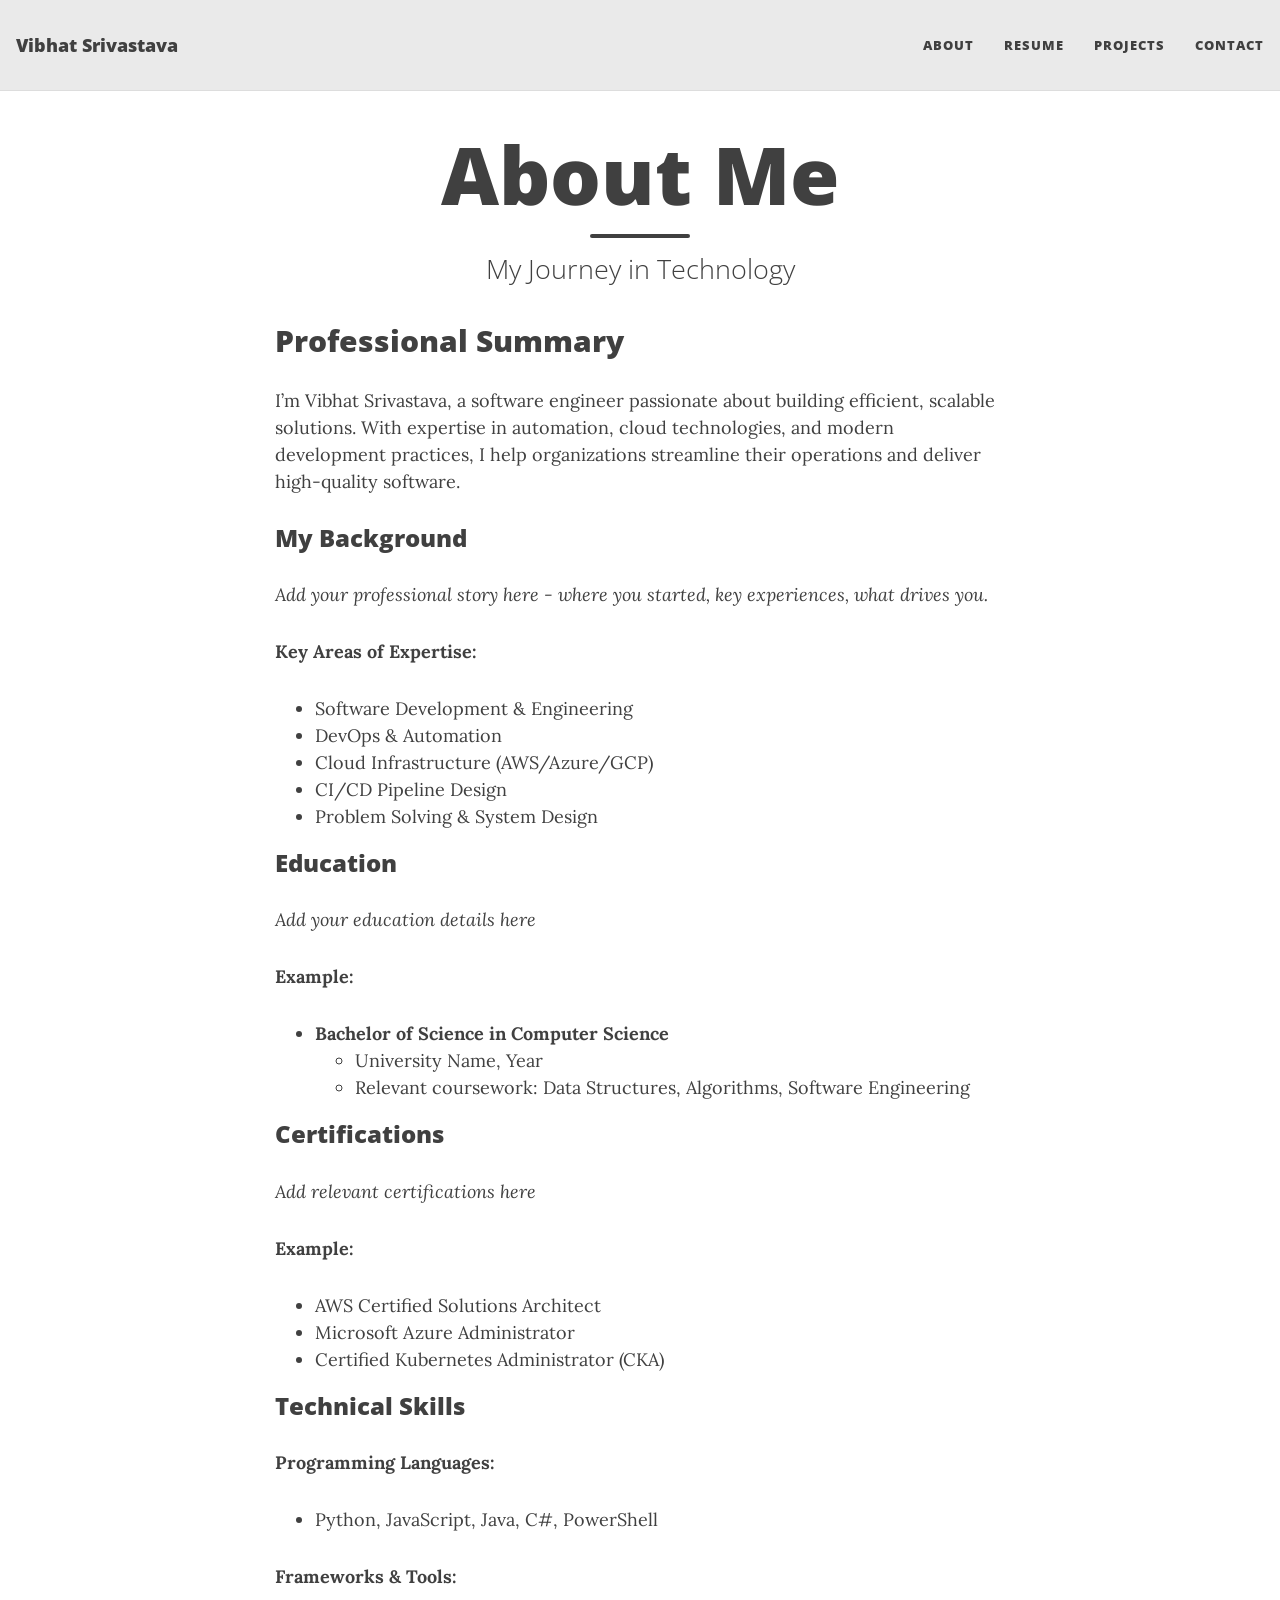
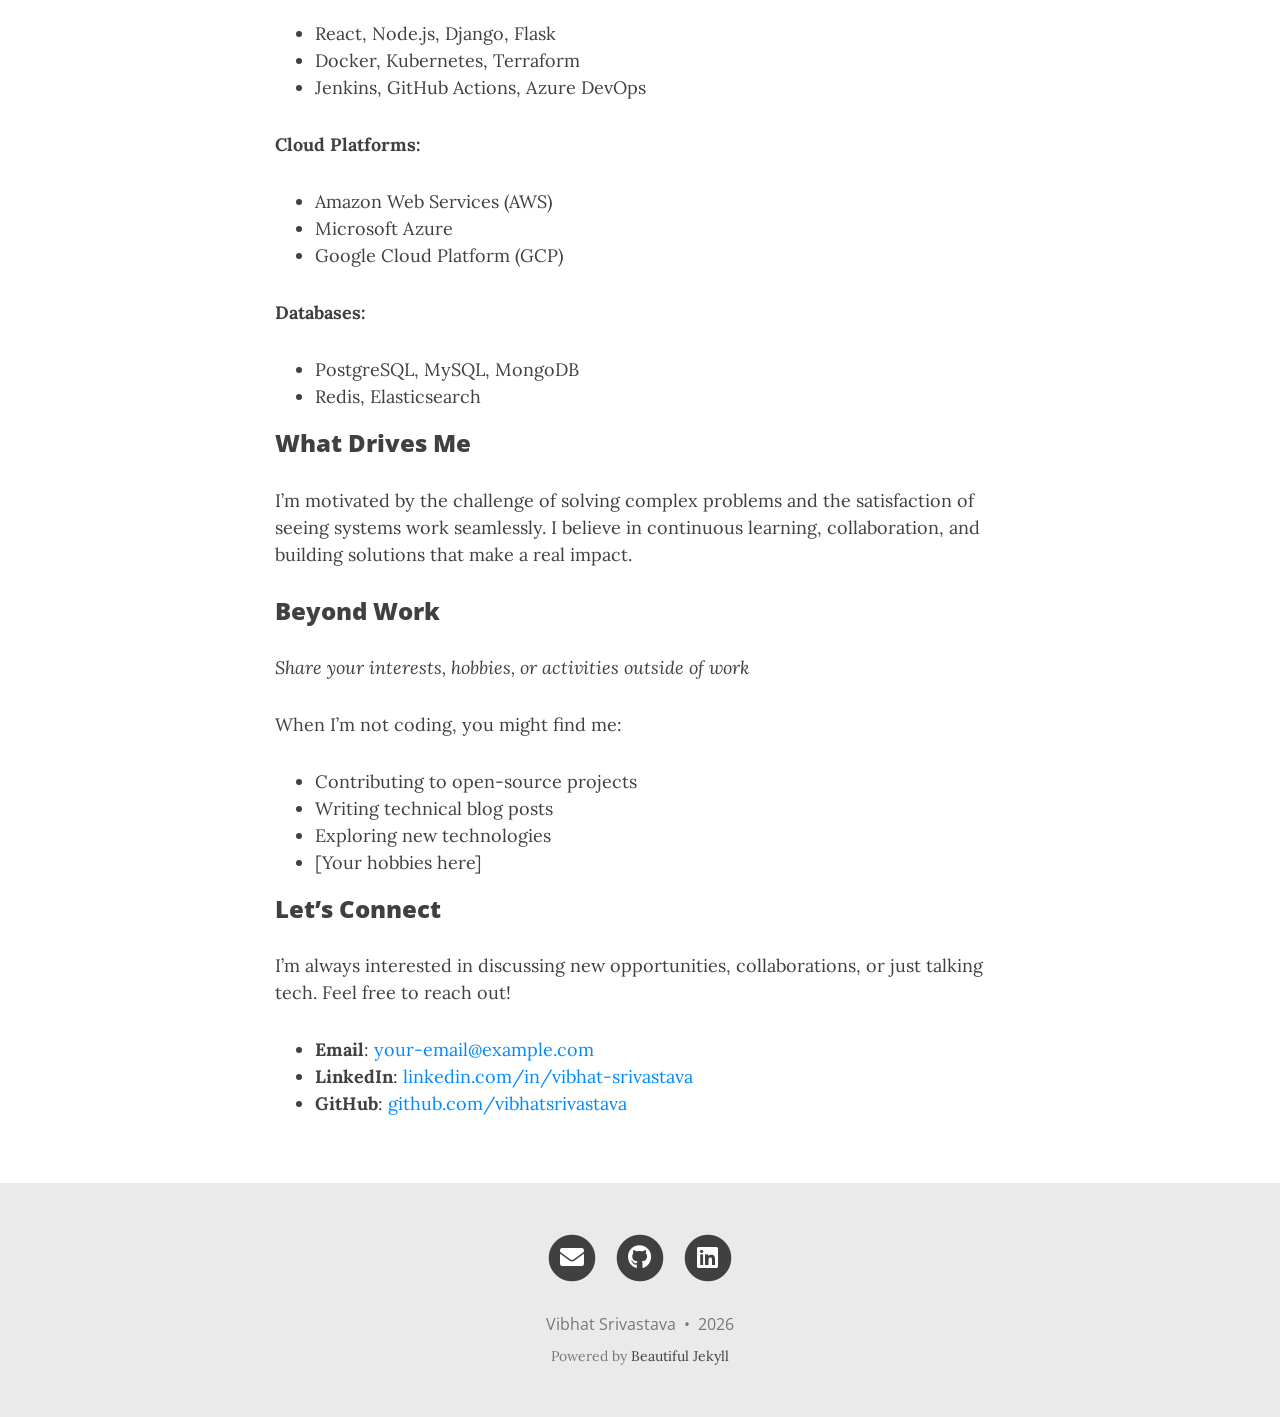
==== about/index.html @ f40b80e8 "Deploy from Profile_Builder vibhatsrivastava/Profile_Builder@65c40699f77dfc4fd9134f601253eb0b5673ef9" ====
<!DOCTYPE html>
<html lang="en">
<!-- Beautiful Jekyll 6.0.1 | Copyright Dean Attali 2023 -->
<head>
  <meta charset="utf-8">
  <meta name="viewport" content="width=device-width, initial-scale=1, shrink-to-fit=no">

  

  

  <title>About Me</title>

  
  <meta name="author" content="Vibhat Srivastava">
  

  <meta name="description" content="My Journey in Technology">

  

  

  

  

  

  

  


  
    
      
  <link href="https://stackpath.bootstrapcdn.com/bootstrap/4.4.1/css/bootstrap.min.css" rel="stylesheet" integrity="sha384-Vkoo8x4CGsO3+Hhxv8T/Q5PaXtkKtu6ug5TOeNV6gBiFeWPGFN9MuhOf23Q9Ifjh" crossorigin="anonymous">


    
      
  <link rel="stylesheet" href="https://cdnjs.cloudflare.com/ajax/libs/font-awesome/5.12.1/css/all.min.css">


    
      
  <link rel="stylesheet" href="https://fonts.googleapis.com/css?family=Lora:400,700,400italic,700italic">


    
      
  <link rel="stylesheet" href="https://fonts.googleapis.com/css?family=Open+Sans:300italic,400italic,600italic,700italic,800italic,400,300,600,700,800">


    
  

  
    
      <link rel="stylesheet" href="/assets/css/bootstrap-social.css">
    
      <link rel="stylesheet" href="/assets/css/beautifuljekyll.css">
    
  

  

  
  
  

  

  
  <meta property="og:site_name" content="Vibhat Srivastava">
  <meta property="og:title" content="About Me">
  <meta property="og:description" content="My Journey in Technology">

  

  
  <meta property="og:type" content="website">
  <meta property="og:url" content="https://serverautomation.in/about/">
  <link rel="canonical" href="https://serverautomation.in/about/">
  

  
  <meta name="twitter:card" content="summary">
  
  <meta name="twitter:site" content="@">
  <meta name="twitter:creator" content="@">

  <meta property="twitter:title" content="About Me">
  <meta property="twitter:description" content="My Journey in Technology">

  

  


  

  

</head>


<body>

  


  <nav class="navbar navbar-expand-xl navbar-light fixed-top navbar-custom top-nav-regular"><a class="navbar-brand" href="https://serverautomation.in/">Vibhat Srivastava</a><button class="navbar-toggler" type="button" data-toggle="collapse" data-target="#main-navbar" aria-controls="main-navbar" aria-expanded="false" aria-label="Toggle navigation">
    <span class="navbar-toggler-icon"></span>
  </button>

  <div class="collapse navbar-collapse" id="main-navbar">
    <ul class="navbar-nav ml-auto">
          <li class="nav-item">
            <a class="nav-link" href="/about">About</a>
          </li>
          <li class="nav-item">
            <a class="nav-link" href="/resume">Resume</a>
          </li>
          <li class="nav-item">
            <a class="nav-link" href="/projects">Projects</a>
          </li>
          <li class="nav-item">
            <a class="nav-link" href="/contact">Contact</a>
          </li></ul>
  </div>

  

  

</nav>





  <!-- TODO this file has become a mess, refactor it -->







<header class="header-section ">

<div class="intro-header no-img">
  <div class="container-md">
    <div class="row">
      <div class="col-xl-8 offset-xl-2 col-lg-10 offset-lg-1">
        <div class="page-heading">
          <h1>About Me</h1>
          
            
              <hr class="small">
              <span class="page-subheading">My Journey in Technology</span>
            
          

          
        </div>
      </div>
    </div>
  </div>
</div>
</header>





<div class=" container-md " role="main">
  <div class="row">
    <div class=" col-xl-8 offset-xl-2 col-lg-10 offset-lg-1 ">
      

      <h2 id="professional-summary">Professional Summary</h2>

<p>I’m Vibhat Srivastava, a software engineer passionate about building efficient, scalable solutions. With expertise in automation, cloud technologies, and modern development practices, I help organizations streamline their operations and deliver high-quality software.</p>

<h3 id="my-background">My Background</h3>

<p><em>Add your professional story here - where you started, key experiences, what drives you.</em></p>

<p><strong>Key Areas of Expertise:</strong></p>
<ul>
  <li>Software Development &amp; Engineering</li>
  <li>DevOps &amp; Automation</li>
  <li>Cloud Infrastructure (AWS/Azure/GCP)</li>
  <li>CI/CD Pipeline Design</li>
  <li>Problem Solving &amp; System Design</li>
</ul>

<h3 id="education">Education</h3>

<p><em>Add your education details here</em></p>

<p><strong>Example:</strong></p>
<ul>
  <li><strong>Bachelor of Science in Computer Science</strong>
    <ul>
      <li>University Name, Year</li>
      <li>Relevant coursework: Data Structures, Algorithms, Software Engineering</li>
    </ul>
  </li>
</ul>

<h3 id="certifications">Certifications</h3>

<p><em>Add relevant certifications here</em></p>

<p><strong>Example:</strong></p>
<ul>
  <li>AWS Certified Solutions Architect</li>
  <li>Microsoft Azure Administrator</li>
  <li>Certified Kubernetes Administrator (CKA)</li>
</ul>

<h3 id="technical-skills">Technical Skills</h3>

<p><strong>Programming Languages:</strong></p>
<ul>
  <li>Python, JavaScript, Java, C#, PowerShell</li>
</ul>

<p><strong>Frameworks &amp; Tools:</strong></p>
<ul>
  <li>React, Node.js, Django, Flask</li>
  <li>Docker, Kubernetes, Terraform</li>
  <li>Jenkins, GitHub Actions, Azure DevOps</li>
</ul>

<p><strong>Cloud Platforms:</strong></p>
<ul>
  <li>Amazon Web Services (AWS)</li>
  <li>Microsoft Azure</li>
  <li>Google Cloud Platform (GCP)</li>
</ul>

<p><strong>Databases:</strong></p>
<ul>
  <li>PostgreSQL, MySQL, MongoDB</li>
  <li>Redis, Elasticsearch</li>
</ul>

<h3 id="what-drives-me">What Drives Me</h3>

<p>I’m motivated by the challenge of solving complex problems and the satisfaction of seeing systems work seamlessly. I believe in continuous learning, collaboration, and building solutions that make a real impact.</p>

<h3 id="beyond-work">Beyond Work</h3>

<p><em>Share your interests, hobbies, or activities outside of work</em></p>

<p>When I’m not coding, you might find me:</p>
<ul>
  <li>Contributing to open-source projects</li>
  <li>Writing technical blog posts</li>
  <li>Exploring new technologies</li>
  <li>[Your hobbies here]</li>
</ul>

<h3 id="lets-connect">Let’s Connect</h3>

<p>I’m always interested in discussing new opportunities, collaborations, or just talking tech. Feel free to reach out!</p>

<ul>
  <li><strong>Email</strong>: <a href="mailto:your-email@example.com">your-email@example.com</a></li>
  <li><strong>LinkedIn</strong>: <a href="https://linkedin.com/in/vibhat-srivastava">linkedin.com/in/vibhat-srivastava</a></li>
  <li><strong>GitHub</strong>: <a href="https://github.com/vibhatsrivastava">github.com/vibhatsrivastava</a></li>
</ul>


      

      

    </div>
  </div>
</div>


  <footer>
  <div class="container-md beautiful-jekyll-footer">
    <div class="row">
      <div class="col-xl-8 offset-xl-2 col-lg-10 offset-lg-1">
      <ul class="list-inline text-center footer-links"><li class="list-inline-item">
    <a href="mailto:your-email@example.com" title="Email me">
      <span class="fa-stack fa-lg" aria-hidden="true">
        <i class="fas fa-circle fa-stack-2x"></i>
        <i class="fas fa-envelope fa-stack-1x fa-inverse"></i>
      </span>
      <span class="sr-only">Email me</span>
   </a>
  </li><li class="list-inline-item">
    <a href="https://github.com/vibhatsrivastava" title="GitHub">
      <span class="fa-stack fa-lg" aria-hidden="true">
        <i class="fas fa-circle fa-stack-2x"></i>
        <i class="fab fa-github fa-stack-1x fa-inverse"></i>
      </span>
      <span class="sr-only">GitHub</span>
   </a>
  </li><li class="list-inline-item">
    <a href="https://linkedin.com/in/vibhat-srivastava" title="LinkedIn">
      <span class="fa-stack fa-lg" aria-hidden="true">
        <i class="fas fa-circle fa-stack-2x"></i>
        <i class="fab fa-linkedin fa-stack-1x fa-inverse"></i>
      </span>
      <span class="sr-only">LinkedIn</span>
   </a>
  </li></ul>

      
      <p class="copyright text-muted">
      
        Vibhat Srivastava
        &nbsp;&bull;&nbsp;
      
      2026

      

      

      

      </p>
      <p class="theme-by text-muted">
        Powered by
        <a href="https://beautifuljekyll.com">Beautiful Jekyll</a>
      </p>
      </div>
    </div>
  </div>
</footer>


  
  
    
  <script src="https://code.jquery.com/jquery-3.5.1.slim.min.js" integrity="sha256-4+XzXVhsDmqanXGHaHvgh1gMQKX40OUvDEBTu8JcmNs=" crossorigin="anonymous"></script>


  
    
  <script src="https://cdn.jsdelivr.net/npm/popper.js@1.16.0/dist/umd/popper.min.js" integrity="sha384-Q6E9RHvbIyZFJoft+2mJbHaEWldlvI9IOYy5n3zV9zzTtmI3UksdQRVvoxMfooAo" crossorigin="anonymous"></script>


  
    
  <script src="https://stackpath.bootstrapcdn.com/bootstrap/4.4.1/js/bootstrap.min.js" integrity="sha384-wfSDF2E50Y2D1uUdj0O3uMBJnjuUD4Ih7YwaYd1iqfktj0Uod8GCExl3Og8ifwB6" crossorigin="anonymous"></script>


  



  
    <!-- doing something a bit funky here because I want to be careful not to include JQuery twice! -->
    
      <script src="/assets/js/beautifuljekyll.js"></script>
    
  









</body>
</html>
---- assets/css/beautifuljekyll.css ----
@import url("pygment_highlights.css");

/* --- General --- */

html {
  font-size: 100%
}

body {
  font-family: 'Lora', 'Times New Roman', serif;
  font-size: 1.125rem;
  color: #404040;
  position: relative;
  background-color: #FFFFFF;
  
  overflow-wrap: break-word;
}
p {
  line-height: 1.5;
  margin: 1.875rem 0;
}
h1,h2,h3,h4,h5,h6 {
  font-family: 'Open Sans', 'Helvetica Neue', Helvetica, Arial, sans-serif;
  font-weight: 800;
  line-height: 1.1;
}
h1 {
  font-size: 2.25rem;
}
h2 {
  font-size: 1.875rem;
}
h3 {
  font-size: 1.5rem;
}
h4 {
  font-size: 1.125rem;
}
h1, h2, h3, h4 {
  margin-top: 1.25rem;
}
a {
  color: #008AFF;
}
a:hover,
a:focus {
  color: #0085A1;
}
blockquote {
  color: #808080;
  font-style: italic;
}
blockquote p:first-child {
  margin-top: 0;
}
hr.small {
  max-width: 6.25rem;
  margin: 1rem auto;
  border-width: 0.25rem;
  border-color: inherit;
  border-radius: 0.1875rem;
}

/* fix in-page anchors to not be behind fixed header */
:target:before {
  content: "";
  display: block;
  height: 3.125rem; /* navbar height */
  margin: -3.125rem 0 0;
}

.hideme {
  display: none;
}

::-moz-selection {
  color: #fff;
  text-shadow: none;
  background-color: #0085A1;
}
::selection {
  color: #fff;
  text-shadow: none;
  background-color: #0085A1;
}
img::selection {
  color: #fff;
  background: transparent;
}
img::-moz-selection {
  color: #fff;
  background: transparent;
}

img {
  max-width: 100%;
}

.linked-section {
  padding-top: 3.75rem;
  margin-top: -1.5625rem;
}

/* Comments */

.disqus-comments {
  margin-top: 1.875rem;
}

@media (min-width: 768px) {
  .disqus-comments {
    margin-top: 2.5rem;
  }
}

/* --- Navbar --- */

.navbar-custom {
  background-color: #EAEAEA;
  border-bottom: 1px solid #DDDDDD;
  font-family: 'Open Sans', 'Helvetica Neue', Helvetica, Arial, sans-serif;
  
  -webkit-transition: padding .5s ease-in-out;
  -moz-transition: padding .5s ease-in-out;
  transition: padding .5s ease-in-out;
}

.navbar-custom,
.navbar-custom.top-nav-short,
.navbar-custom.top-nav-short-permanent {
  padding-top: 0;
  padding-bottom: 0;
}

.navbar-custom .navbar-brand {
  line-height: 1.5;
  padding-top: 0.625rem;
  padding-bottom: 0.625rem;
  font-size: 1.125rem;
}

.navbar-custom .navbar-brand-logo {
  -webkit-transition: padding .5s ease-in-out;
  -moz-transition: padding .5s ease-in-out;
  transition: padding .5s ease-in-out;
}

.navbar-custom .navbar-brand-logo,
.navbar-custom.top-nav-short .navbar-brand-logo,
.navbar-custom.top-nav-short-permanent .navbar-brand-logo {
  padding-top: 0.3125rem;
  padding-bottom: 0.3125rem;
}

.navbar-custom .navbar-brand-logo img {
  -webkit-transition: height .5s ease-in-out;
  -moz-transition: height .5s ease-in-out;
  transition: height .5s ease-in-out;
}

.navbar-custom .navbar-brand-logo img,
.navbar-custom.top-nav-short .navbar-brand-logo img,
.navbar-custom.top-nav-short-permanent .navbar-brand-logo img {
  height: 2.5rem;
}

.navbar-custom .navbar-nav .nav-item {
  text-transform: uppercase;
  font-size: 0.8125rem;
  letter-spacing: 0.0625rem;
}

.navbar-custom .navbar-nav .nav-link {
  padding-top: 0;
  padding-bottom: 0;
  line-height: 1.25rem;
  padding-top: 0.9375rem;
  padding-bottom: 0.9375rem;
}

.navbar-custom .navbar-brand,
.navbar-custom .navbar-nav .nav-link {
  font-weight: 800;
  color: #404040;
}

.navbar-toggler {
  font-size: 1rem;
  margin: 0.5rem 0;
}
.navbar-custom .navbar-toggler:focus,
.navbar-custom .navbar-toggler:hover {
  background-color: initial;
}

.navbar-custom .navbar-toggler[aria-expanded="true"] {
  background-color: rgba(0, 0, 0, 0.2);
}

.dropdown-toggle::after {
  border-width: 0.4em;
}

@media (min-width: 1200px) {
  .navbar-custom {
    padding-top: 1.25rem;
    padding-bottom: 1.25rem;
  }

  .navbar-custom .navbar-brand-logo {
    padding-top: 0;
    padding-bottom: 0;
  }

  .navbar-custom .navbar-brand-logo img {
    height: 3.125rem;
  }

  .navbar-expand-xl .navbar-nav .nav-link {
    padding-left: 0.9375rem;
    padding-right: 0.9375rem;
  }

  .navbar-expand-xl .navbar-nav .nav-item:not(.dropdown):last-child .nav-link {
    padding-right: 0;
  }
}

@media (min-width: 1200px) {
  .navbar-custom .nav-item.dropdown:hover {
    background: rgba(0, 0, 0, 0.1);
  }
}

.navbar-custom .nav-item.dropdown.show {
  background: rgba(0, 0, 0, 0.2);
}

.navbar-custom .nav-item.dropdown .dropdown-menu {
  margin-top: 0;
  font-size: 1em;
  border: 0;
  padding: 0;
  
  min-width: 0;
  width: 100%;
  word-break: break-word;
  
}

.navbar-custom .nav-item.dropdown .dropdown-menu .dropdown-item {
  padding: 0.625rem;
  background-color: #EAEAEA;
  text-decoration: none !important;
  font-weight: normal;
  color: #404040;
  
  white-space: normal;
  
}

@media (min-width: 1200px) {
  .navbar-custom .nav-item.dropdown .dropdown-menu {
    text-align: center;
  }

  .navbar-custom .nav-item.dropdown .dropdown-menu .dropdown-item {
    padding-left: 0.625rem;
    border: 1px solid #DDDDDD;
    border-width: 0 1px 1px;
  }

  .navbar-custom .nav-item.dropdown .dropdown-menu .dropdown-item:first-child {
    border-top-width: 1px;
  }
}

@media (max-width: 1199px) {
  .navbar-custom .navbar-collapse {
    border-top: 1px solid #DDDDDD;
    margin: 0 -1rem;
  }

  .navbar-custom .navbar-nav {
    padding: 0.5rem 0;
  }

  .navbar-custom .navbar-nav .nav-link {
    padding: 0.675rem 0 0.675rem 1rem;
  }

  .navbar-custom .nav-item.dropdown.show {
    background: rgba(0, 0, 0, 0.2);
  }

  .navbar-custom .nav-item.dropdown .dropdown-menu .dropdown-item {
    padding-left: 2rem;
  }
}
.navbar-custom .navbar-brand:hover,
.navbar-custom .navbar-brand:focus ,
.navbar-custom .navbar-nav .nav-link:hover,
.navbar-custom .navbar-nav .nav-link:focus,
.navbar-custom .navbar-nav .dropdown-menu .dropdown-item:hover,
.navbar-custom .navbar-nav .dropdown-menu .dropdown-item:focus {
  color: #0085A1;
}

.navbar-custom .avatar-container {
  position: absolute;
  left: 50%;
  width: 3.125rem;
  bottom: -1.5rem;
  transition: opacity 0.5s ease-in-out;
  -webkit-transition: opacity 0.5s ease-in-out;
  -moz-transition: opacity 0.5s ease-in-out;
}
.navbar-custom.top-nav-short .avatar-container {
  opacity: 0;
  visibility: hidden;
  transition: visibility linear 0.5s, opacity 0.5s ease-in-out;
  -webkit-transition: visibility linear 0.5s, opacity 0.5s ease-in-out;
  -moz-transition: visibility linear 0.5s, opacity 0.5s ease-in-out;
}

.navbar-custom .avatar-container .avatar-img-border {
  width: 100%;
  margin-left: -50%;
  
    border-radius: 50%;
    box-shadow: 0 0 0.5rem rgba(0, 0, 0, .8);
    -webkit-box-shadow: 0 0 0.3125rem rgba(0, 0, 0, .8);
    -moz-box-shadow: 0 0 0.5rem rgba(0, 0, 0, .8);
  
}
.navbar-custom .avatar-container .avatar-img {
  width: 100%;
  
    border-radius: 50%;
  
  display: block;
}

.navbar-custom.top-nav-expanded .avatar-container {
  display: none;
}

@media (min-width: 1200px) {
  .navbar-custom.top-nav-regular .avatar-container {
    width: 6.25rem;
    bottom: -1.9375rem;
  }

  .navbar-custom.top-nav-regular .avatar-container .avatar-img-border {
    width: 100%;
    
    box-shadow: 1px 1px 2px rgba(0, 0, 0, .8);
    -webkit-box-shadow: 1px 1px 2px rgba(0, 0, 0, .8);
    -moz-box-shadow: 1px 1px 2px rgba(0, 0, 0, .8);
    
  }

  .navbar-custom.top-nav-regular .avatar-container .avatar-img {
    width: 100%;
  }
}

/* --- Footer --- */

footer {
  padding: 1.875rem 0;
  border-top: 1px #EAEAEA solid;
  margin-top: 3.125rem;
  font-size: 0.875rem;
  background-color: #EAEAEA;
  
}

footer p.text-muted {
  color: #777777 !important;
}

footer a {
  color: #404040;
}

footer a:hover,
footer a:focus {
  color: #0085A1;
}

footer .list-inline {
  margin: 0;
  padding: 0;
  margin-bottom: 1.875rem;
}
footer .copyright {
  font-family: 'Open Sans', 'Helvetica Neue', Helvetica, Arial, sans-serif;
  text-align: center;
  margin-bottom: 0;
  margin-top: 0;
}
footer .theme-by {
  text-align: center;
  margin: 0.625rem 0 0;
}
footer .footer-custom-content {
  text-align: center;
  margin-bottom: 0.9375rem;
  font-family: 'Open Sans', 'Helvetica Neue', Helvetica, Arial, sans-serif;
}

@media (min-width: 768px) {
  footer {
    padding: 3.125rem 0;
  }
  footer .footer-links {
    font-size: 1.125rem;
  }
  footer .copyright {
    font-size: 1rem;
  }
  footer .footer-custom-content {
    font-size: 1rem;
  }
}

/* --- Post preview (feed) --- */

.posts-list {
    margin: 0;
}

.post-preview {
  padding: 1.25rem 0;
  border-bottom: 1px solid #eee;
  overflow: hidden;
}

@media (min-width: 768px) {
  .post-preview {
    padding: 2.1875rem 0;
  }
}

.post-preview:last-child {
  border-bottom: 0;
}

.post-preview a {
  text-decoration: none;
  font-family: 'Open Sans', 'Helvetica Neue', Helvetica, Arial, sans-serif;
  color: #404040;
}

.post-preview a:focus,
.post-preview a:hover {
  text-decoration: none;
  color: #0085A1;
}

.post-preview .post-title {
  font-size: 1.875rem;
  margin-top: 0;
}
.post-preview .post-subtitle {
  margin: 0;
  font-weight: 300;
  margin-bottom: 0.625rem;
}
.post-preview .post-meta,
.post-heading .post-meta {
  color: #808080;
  font-size: 1.125rem;
  font-style: italic;
  margin: 0 0 0.625rem;
  font-family: 'Lora', 'Times New Roman', serif;
}
.post-heading .post-meta {
  display: inline-block;
}
@media (max-width: 767px) {
  .post-heading .post-meta {
    display: block;
    margin-bottom: 0;
  }
}
.post-heading .post-meta .middot {
  margin: 0 0.625rem;
}
.post-preview .post-entry {
  width: 100%;
}
.post-preview .post-image {
  float: right;
  margin-left: 0.625rem;
  height: 12rem;
  width: 12rem;
}
.post-preview .post-image {
  filter: grayscale(40%);
}
.post-preview .post-image:hover {
  filter: grayscale(0%);
}
.post-preview .post-image img {
  max-height: 100%;
  max-width: 100%;
}
.post-preview .post-image-short {
  margin-top: -2.1875rem;
}
@media (max-width: 767px) {
  .post-preview .post-image {
    height: 9rem;
    width: 9rem;
  }
  .post-preview .post-image-short {
    margin-top: 0;
  }
}
.post-preview .post-image-small {
  width: 100%;
  height: 100%;
  text-align: center;
  display: none;
}
.post-preview .post-image-small img {
  max-width: 6.25rem;
  max-height: 6.25rem;
}
@media (max-width: 500px) {
  .post-preview .post-image {
    display: none;
  }
  .post-preview .post-image-small {
    display: block;
  }
}

.post-preview .post-read-more {
  font-weight: 800;
}

@media (min-width: 768px) {
  .post-preview .post-title {
    font-size: 2.25rem;
  }
}

/* --- Tags --- */

.blog-tags {
  font-family: 'Open Sans', 'Helvetica Neue', Helvetica, Arial, sans-serif;
  font-size: 0.9375rem;
  margin: 1.875rem 0;
}

.blog-tags span {
  color: #404040;
  opacity: 0.8;
}

.blog-tags .list-inline-item {
  margin-right: 0;
}

.blog-tags a {
  color: #404040;
  text-decoration: none;
  padding: 0 0.3125rem;
  opacity: 0.8;
  border: 1px solid transparent;
  border-radius: 0.1875rem;
}

.blog-tags a:hover {
  opacity: 1;
  color: #404040;
  border-color: #404040;
}

.post-preview .blog-tags {
  margin-top: 0.3125rem;
  margin-bottom: 0;
}

@media (min-width: 768px) {
  .post-preview .blog-tags {
    margin-top: 0.625rem;
  }
}

/* Tags page */

.tag-btn {
  margin: 0.3125rem;
}

#full-tags-list {
  font-family: 'Open Sans', 'Helvetica Neue', Helvetica, Arial, sans-serif;
}

#full-tags-list .tag-entry {
  margin: 0 0 0.9375rem 1.5625rem;
}

#full-tags-list .tag-entry a {
  font-size: 1.25rem;
}

#full-tags-list .tag-entry .entry-date {
  color: #808080;
  font-style: italic;
  font-size: 1rem;
}

/* --- Post and page headers --- */

.intro-header {
  margin: 5rem 0 1.25rem;
  position: relative;
}
.intro-header.big-img {
  background: no-repeat center center;
  -webkit-background-size: cover;
  -moz-background-size: cover;
  background-size: cover;
  -o-background-size: cover;
  margin-top: 3.1875rem; /* The small navbar is 50px tall + 1px border */
  margin-bottom: 2.1875rem;
}
nav.top-nav-short-permanent ~ header > .intro-header {
  margin-top: 5rem;
}
nav.top-nav-short-permanent ~ header > .intro-header.big-img {
  margin-top: 3.1875rem;
}
.intro-header.big-img .big-img-transition {
  position: absolute;
  width: 100%;
  height: 100%;
  opacity: 0;
  background: no-repeat center center;
  -webkit-background-size: cover;
  -moz-background-size: cover;
  background-size: cover;
  -o-background-size: cover;
  -webkit-transition: opacity 1s linear;
  -moz-transition: opacity 1s linear;
  transition: opacity 1s linear;
}
.intro-header .page-heading {
  text-align: center;
}
.intro-header.big-img .page-heading,
.intro-header.big-img .post-heading {
  padding: 6.25rem 0;
  color: #FFF;
  text-shadow: 1px 1px 3px #000;
}
.intro-header .page-heading h1 {
  margin-top: 0;
  font-size: 3.125rem;
}
.intro-header .post-heading h1 {
  margin-top: 0;
  font-size: 2.1875rem;
}
.intro-header .page-heading .page-subheading,
.intro-header .post-heading .post-subheading {
  font-size: 1.6875rem;
  line-height: 1.1;
  display: block;
  font-family: 'Open Sans', 'Helvetica Neue', Helvetica, Arial, sans-serif;
  font-weight: 300;
  margin: 0.625rem 0 0;
}
.intro-header .post-heading .post-subheading {
  margin-bottom: 1.25rem;
}
.intro-header.big-img .page-heading .page-subheading,
.intro-header.big-img .post-heading .post-subheading {
  font-weight: 400;
}
.intro-header.big-img .page-heading hr {
  box-shadow: 1px 1px 3px #000;
  -webkit-box-shadow: 1px 1px 3px #000;
  -moz-box-shadow: 1px 1px 3px #000;
}
.intro-header.big-img .post-heading .post-meta {
  color: #EEE;
}
.intro-header.big-img .img-desc {
  background: rgba(30, 30, 30, 0.6);
  position: absolute;
  padding: 0.3125rem 0.625rem;
  font-size: 0.6875rem;
  color: #EEE;
  font-family: 'Open Sans', 'Helvetica Neue', Helvetica, Arial, sans-serif;
  right: 0;
  bottom: 0;
  display: none;
}
@media (min-width: 1200px) {
  .intro-header {
    margin-top: 8.125rem;
  }
  .intro-header.big-img {
    margin-top: 5.6875rem; /* Full navbar is small navbar + 20px padding on each side when expanded */
  }
  .intro-header.big-img .page-heading,
  .intro-header.big-img .post-heading {
    padding: 9.375rem 0;
  }
  .intro-header .page-heading h1 {
    font-size: 5rem;
  }
  .intro-header .post-heading h1 {
    font-size: 3.125rem;
  }
  .intro-header.big-img .img-desc {
    font-size: 0.875rem;
  }
}

.header-section.has-img .no-img {
  margin-top: 0;
  background-color: #FCFCFC;
  margin: 0 0 2.5rem;
  padding: 1.25rem 0;
  box-shadow: 0 0 0.3125rem #AAA;
}
/* Many phones are 320 or 360px, so make sure images are a proper aspect ratio in those cases */
.header-section.has-img .intro-header.no-img {
  display: none;
}
@media (max-width: 365px) {
  .header-section.has-img .intro-header.no-img {
    display: block;
  }
  .intro-header.big-img {
    width: 100%;
    height: 13.75rem;
  }
  .intro-header.big-img .page-heading,
  .intro-header.big-img .post-heading {
    display: none;
  }
  .header-section.has-img .big-img {
    margin-bottom: 0;
  }
}
@media (max-width: 325px) {
  .intro-header.big-img {
    height: 12.5rem;
  }
}

#header-gh-btns {
  margin-bottom: 0.9375rem;
}
@media (max-width: 500px) {
  #header-gh-btns > iframe {
    display: block;
    margin-bottom: 0.3125rem;
  }
}

/* --- Pagination --- */

.pagination {
  margin: 0.625rem 0 0;
  justify-content: space-between;
}

.pagination.blog-pager {
  margin-top: 0;
}

.pagination .page-item.next {
  margin-left: auto;
}

@media (min-width: 768px) {
  .pagination.blog-pager {
    margin-top: 0.625rem;
  }
}

.pagination .page-item .page-link {
  font-family: 'Open Sans', 'Helvetica Neue', Helvetica, Arial, sans-serif;
  text-transform: uppercase;
  font-size: 0.875rem;
  font-weight: 800;
  letter-spacing: 1px;
  padding: 0.625rem 0.3125rem;
  background-color: #FFF;
  border-radius: 0;
  color: #404040;
}
@media (min-width: 768px) {
  .pagination .page-item .page-link {
    padding: 0.9375rem 1.5625rem;
  }
}
.pagination .page-item .page-link:hover,
.pagination .page-item .page-link:focus {
  color: #FFF;
  border: 1px solid #0085A1;
  background-color: #0085A1;
}

/* --- Tables --- */

table {
  padding: 0;
}
table tr {
  border-top: 1px solid #cccccc;
  background-color: #ffffff;
  margin: 0;
  padding: 0;
}
table tr:nth-child(2n) {
  background-color: #f8f8f8;
}
table tr th {
  font-weight: bold;
  border: 1px solid #cccccc;
  text-align: left;
  margin: 0;
  padding: 0.375rem 0.8125rem;
}
table tr td {
  border: 1px solid #cccccc;
  text-align: left;
  margin: 0;
  padding: 0.375rem 0.8125rem;
}
table tr th :first-child,
table tr td :first-child {
  margin-top: 0;
}
table tr th :last-child,
table tr td :last-child {
  margin-bottom: 0;
}

/* --- Code blocks --- */

code {
  padding: 0.125rem 0.25rem;
  color: #c7254e;
  background-color: #f9f2f4;
  border-radius: 0.25rem;
}

pre code {
  padding: 0;
  background-color: transparent;
  border-radius: 0;
}

pre {
  font-size: 0.875rem;
  line-height: 1.5em;
  border-radius: 0.25rem;
  padding: 0.59375rem;
}
.highlight pre {
  border: none;
  background: none;
  margin: 0;
}
.highlight > pre {
  background-image: linear-gradient(
    rgba(0,0,0,0.03), rgba(0,0,0,0.03) 1.5em, rgba(0,0,0,0.02) 1.5em, rgba(0,0,0,0.02) 3em);
  background-size: auto 3em;
  background-position-y: 0.625rem;
  border: 1px solid rgba(0,0,0,0.1);
  border-left: 0.4375rem solid #444;
}
.highlight > pre:not([class~="highlight"]) { /* code block with line number */
  padding: 0;
}
.highlight table,
.highlight tr,
.highlight td { /* to be removed after fixing table styles */
  border: none;
  background: none;
  padding: 0;
  margin: 0;
}
.highlight pre.lineno {
  color: rgba(0,0,0,0.3);
  border-radius: 0;
  border-right: 2px solid #444;
}

/* Make line numbers unselectable: excludes line numbers from copy-paste user ops */
.lineno {
  -webkit-user-select: none;
     -moz-user-select: none;
      -ms-user-select: none;
          user-select: none;
}
.lineno::selection, .lineno::-moz-selection {
  background: none;
}

/* Fix table border github gist snippets */

.gist, .gist-file table tr {
  border: unset;
}

.gist, .gist-file table tr td {
  border: unset;
}

/* --- Social media sharing section --- */

#social-share-section {
  margin-bottom: 1.875rem;
  margin-top: 1.875rem;
}

/* --- Notification boxes --- */
.box-note,
.box-warning,
.box-error,
.box-success {
  padding: 0.9375rem 0.9375rem 0.9375rem 0.625rem;
  margin: 1.25rem 1.25rem 1.25rem 0.3125rem;
  border: 1px solid #eee;
  border-left-width: 0.3125rem;
  border-radius: 0.3125rem 0.1875rem 0.1875rem 0.3125rem;
}

.box-note {
  background-color: #eee;
  border-left-color: #2980b9;
}

.box-warning {
  background-color: #fdf5d4;
  border-left-color: #f1c40f;
}

.box-error {
  background-color: #f4dddb;
  border-left-color: #c0392b;
}

.box-success {
  background-color: #98FB98;
  border-left-color: #3CB371;
}

/* --- Misc blog post styles --- */

.blog-post :first-child {
  margin-top: 0;
}

.blog-post img {
  max-width: 100%;
}

.blog-post .caption {
  text-align: center;
  font-size: 0.875rem;
  padding: 0.625rem;
  font-style: italic;
  color: #777;
  margin: 0;
  display: block;
  border-bottom-right-radius: 0.3125rem;
  border-bottom-left-radius: 0.3125rem;
}

.blog-post hr {
  max-width: 25%;
  border-width: 0.25rem;
  border-radius: 0.1875rem;
  border-color: #808080;
}

.blog-post blockquote {
  padding: 0.625rem 1.25rem;
  margin: 0 0 1.25rem;
  font-size: 1.1rem;
  border-left: 0.3125rem solid #eee;
}

.blog-post blockquote p:last-child {
  margin-bottom: 0;
}

.center {
  display: block;
  margin: 0 auto;
}

/* Search bar */
#beautifuljekyll-search-overlay {
  display: none;
  z-index: 999999;
  position: fixed;
  background: rgba(0,0,0,0.9);
  left: 0;
  right: 0;
  top: 0;
  bottom: 0;
  text-align: center;
  padding: 1rem;
}
#nav-search-exit {
  position: absolute;
  top: 1.5rem;
  cursor: pointer;
  right: 25%;
  margin-right: 2rem;
  color: #555;
  font-size: 2rem;
  line-height: 2rem;
  font-weight: bold;
}
#nav-search-exit:hover {
  color: #000;
}
#nav-search-input {
  text-align: center;
  background: #e7edee;
  margin: auto;
  display: block;
  font-size: 2rem;
  width: 50%;
  transition: width 300ms ease;
  color: #222;
  border-radius: 5rem;
  outline: none;
  border: none;
  padding: 0 3rem;
}
@media (max-width: 1199px) {
  #nav-search-input {
    width: 75%;
  }
  #nav-search-exit {
    right: 12.5%;
  }
}
@media (max-width: 767px) {
  #nav-search-input {
    width: 100%;
  }
  #nav-search-exit {
    right: 0;
  }
}
#nav-search-input:focus {
  background: #f3f8fe;
  box-shadow: 0px 0.15rem 1rem #e7f4ff;
  outline: none;
}

#nav-search-input::placeholder {
  color: #777;
}

#search-results-container {
  list-style: none;
  padding-left: unset;
  margin-top: 1.5rem;
  color: #fff;
  font-size: 1.5rem;
  max-height: calc(100vh - 6.5rem);
  overflow-y: auto;
}
#search-results-container a {
  color: #fff;
  text-decoration: none;
}
#search-results-container a:hover {
  color: #fff;
  text-decoration: underline;
}

#nav-search-icon {
  display: inline-block;
}
#nav-search-text {
  display: none;
}

@media (max-width: 1199px) {
  #nav-search-icon {
    display: none;
  }
  #nav-search-text {
    display: inline-block;
  }
}
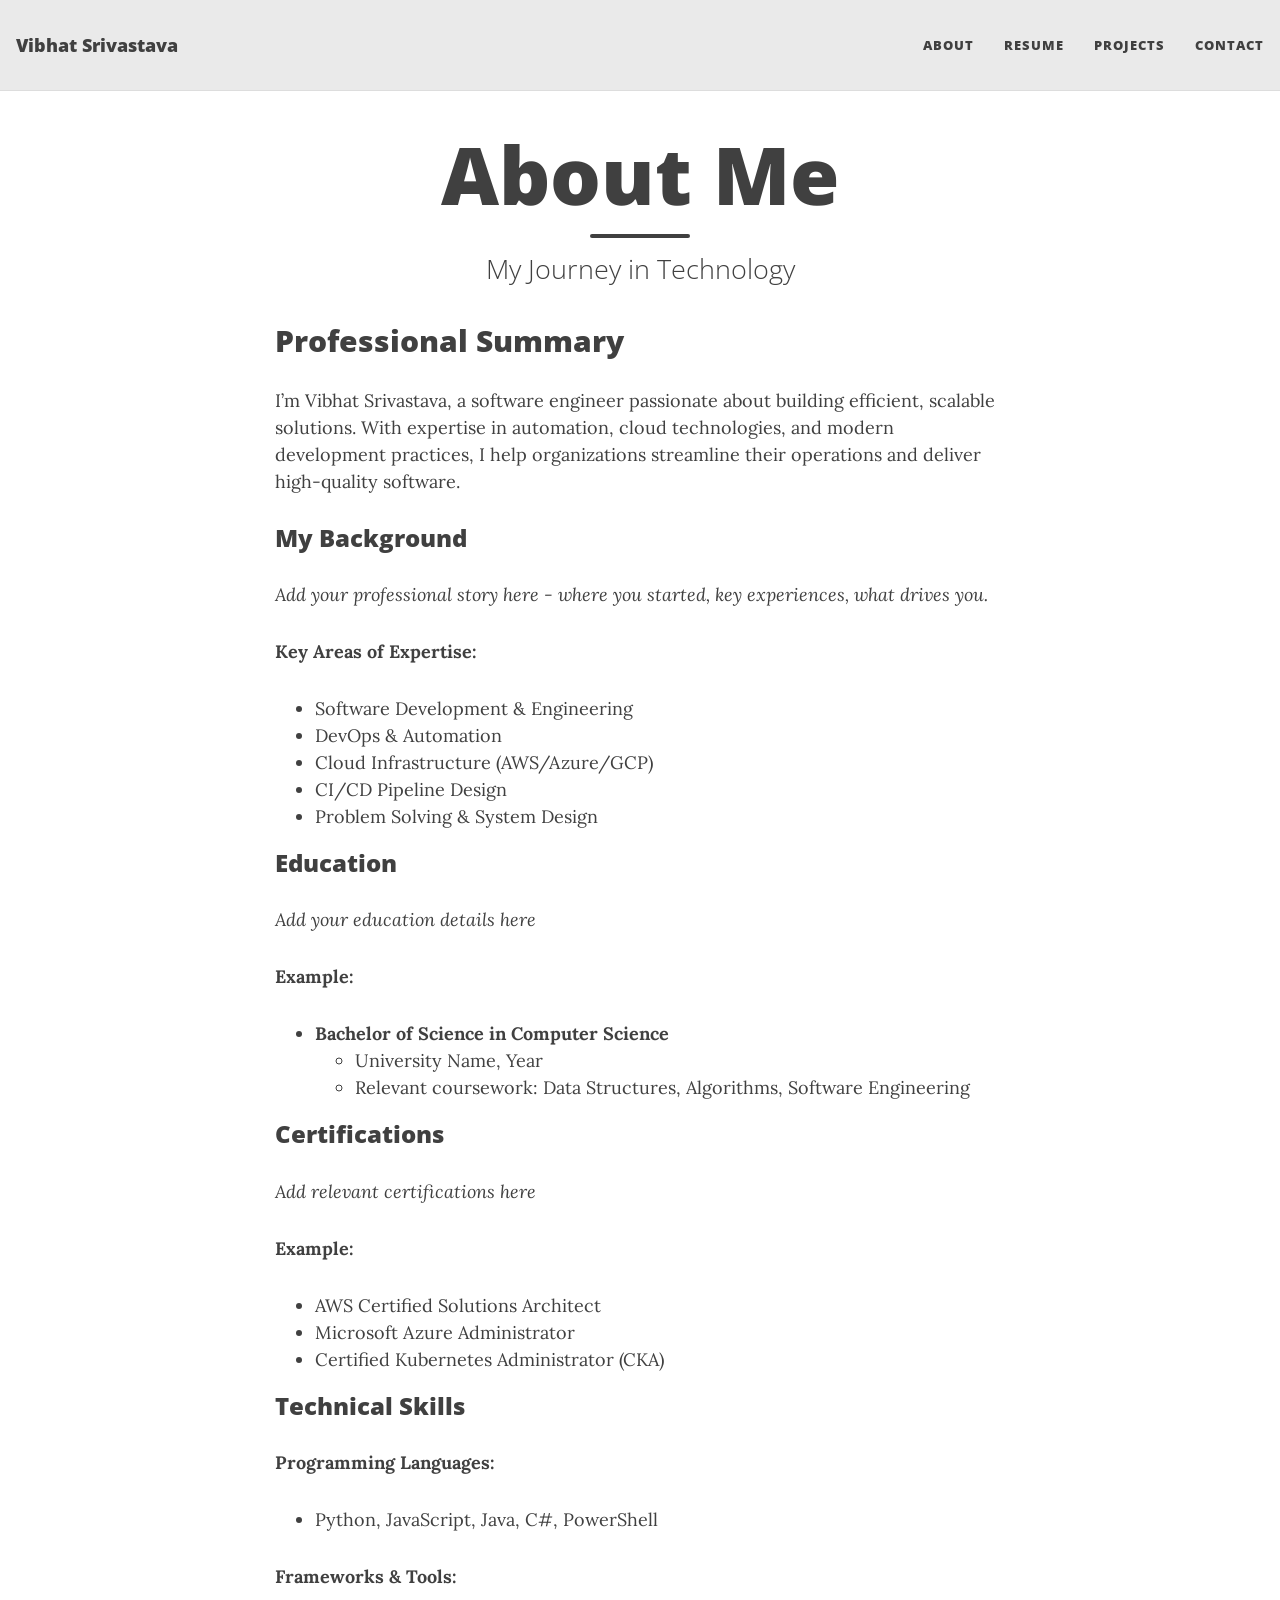
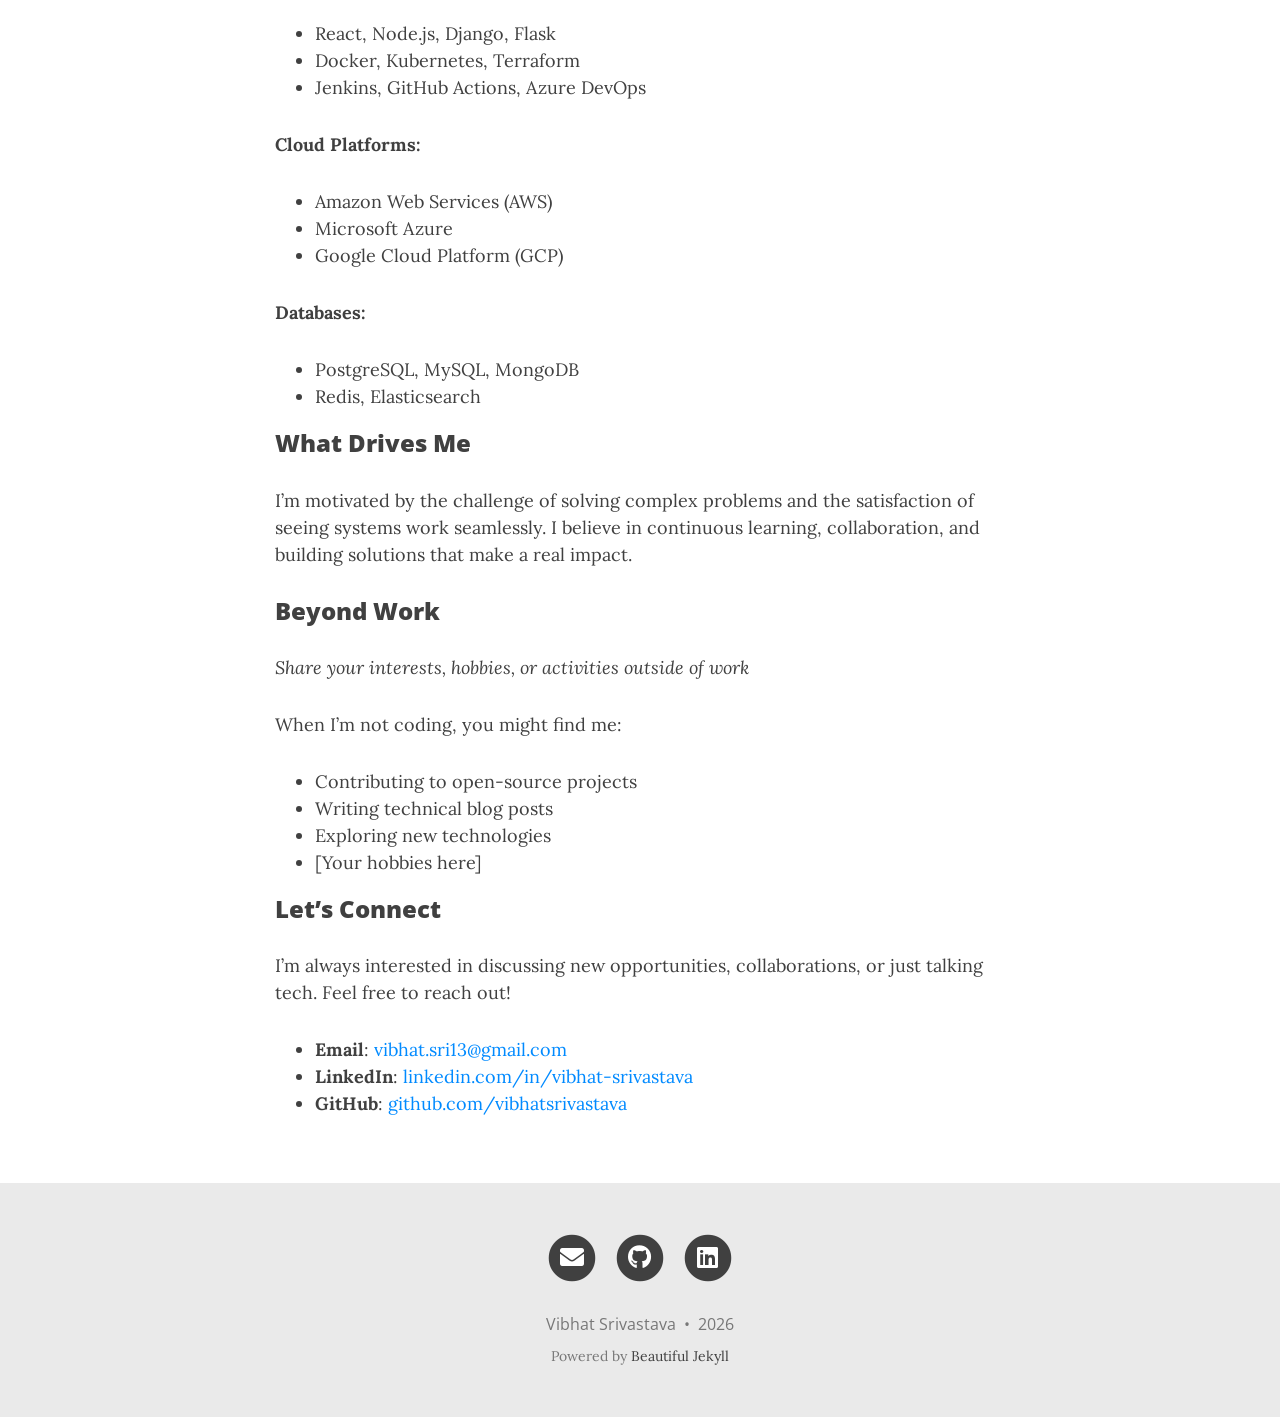
==== commit 0fdd06dd: "Deploy from Profile_Builder vibhatsrivastava/Profile_Builder@0def65cb7952f8397de65b28193cf96bdb38d9e" ====
--- a/about/index.html
+++ b/about/index.html
@@ -271,7 +271,7 @@
 <p>I’m always interested in discussing new opportunities, collaborations, or just talking tech. Feel free to reach out!</p>
 
 <ul>
-  <li><strong>Email</strong>: <a href="mailto:your-email@example.com">your-email@example.com</a></li>
+  <li><strong>Email</strong>: <a href="mailto:vibhat.sri13@gmail.com">vibhat.sri13@gmail.com</a></li>
   <li><strong>LinkedIn</strong>: <a href="https://linkedin.com/in/vibhat-srivastava">linkedin.com/in/vibhat-srivastava</a></li>
   <li><strong>GitHub</strong>: <a href="https://github.com/vibhatsrivastava">github.com/vibhatsrivastava</a></li>
 </ul>
@@ -291,7 +291,7 @@
     <div class="row">
       <div class="col-xl-8 offset-xl-2 col-lg-10 offset-lg-1">
       <ul class="list-inline text-center footer-links"><li class="list-inline-item">
-    <a href="mailto:your-email@example.com" title="Email me">
+    <a href="mailto:vibhat.sri13@gmail.com" title="Email me">
       <span class="fa-stack fa-lg" aria-hidden="true">
         <i class="fas fa-circle fa-stack-2x"></i>
         <i class="fas fa-envelope fa-stack-1x fa-inverse"></i>
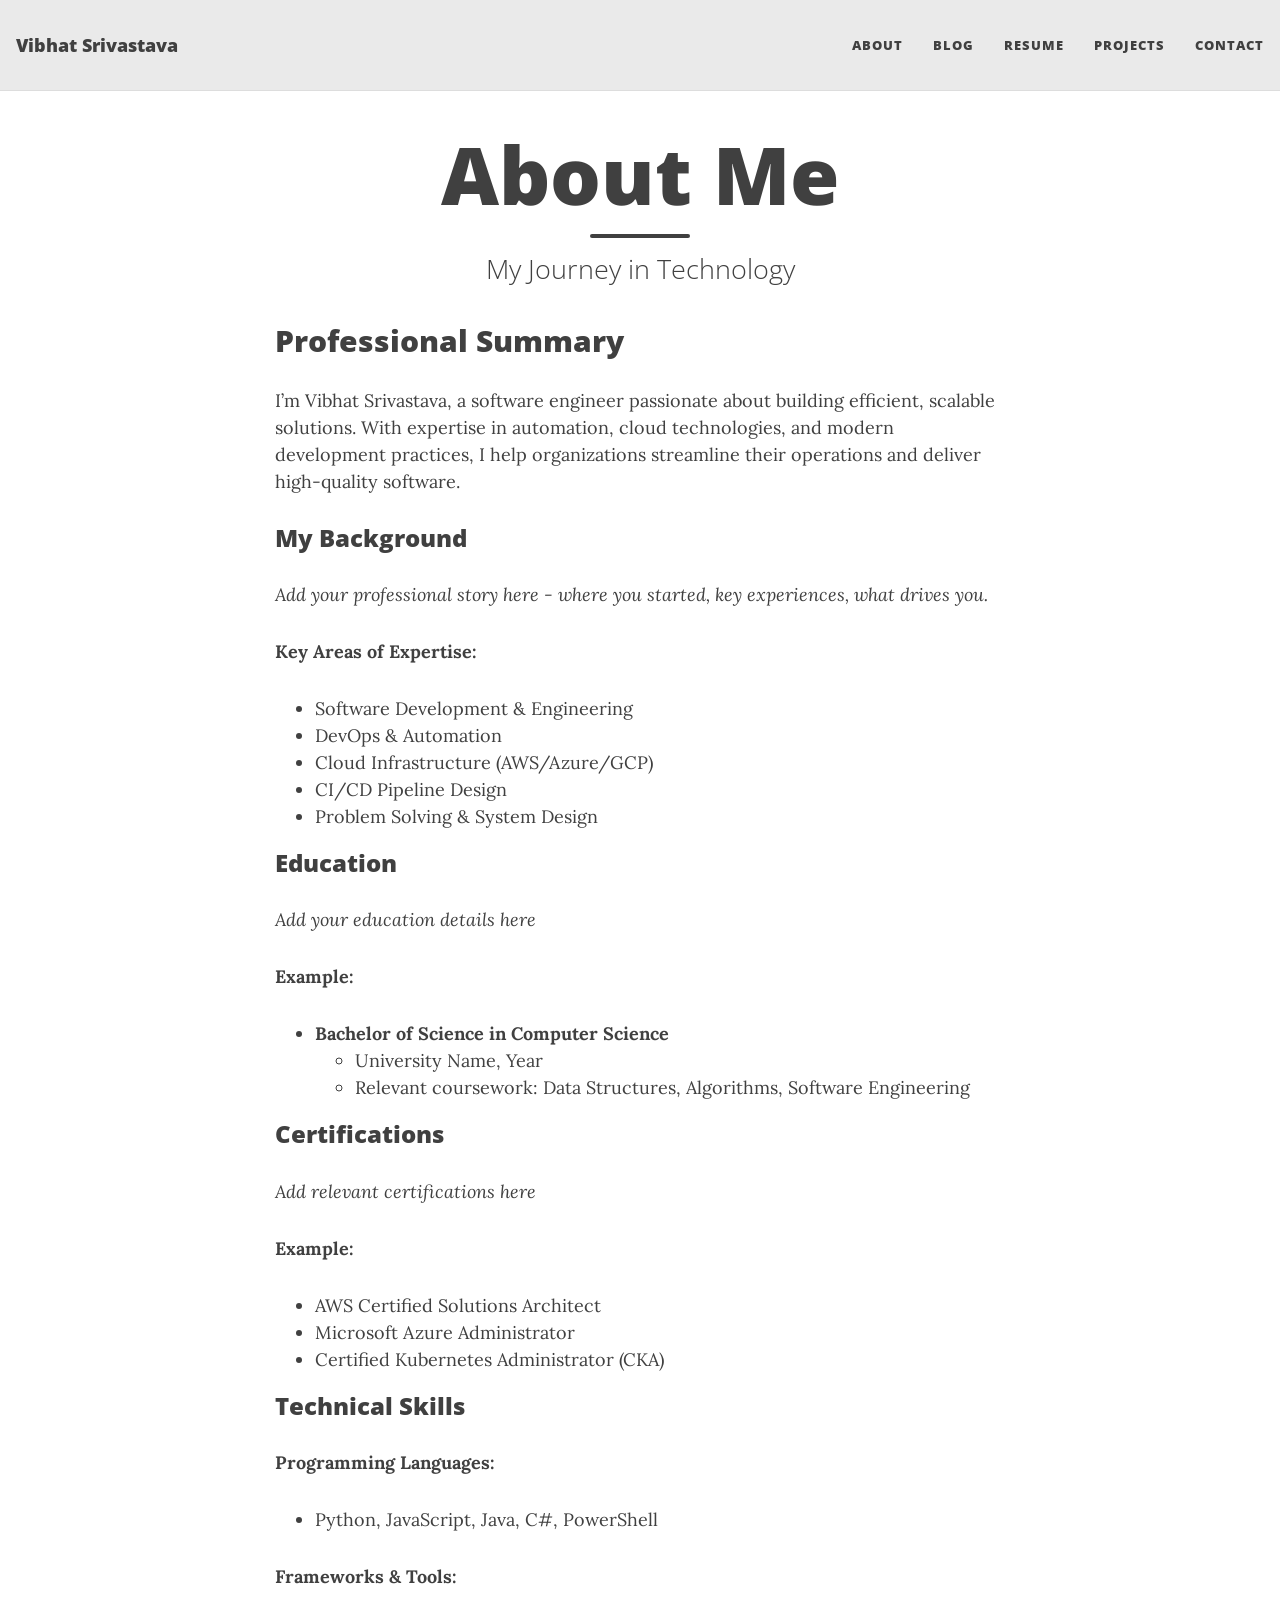
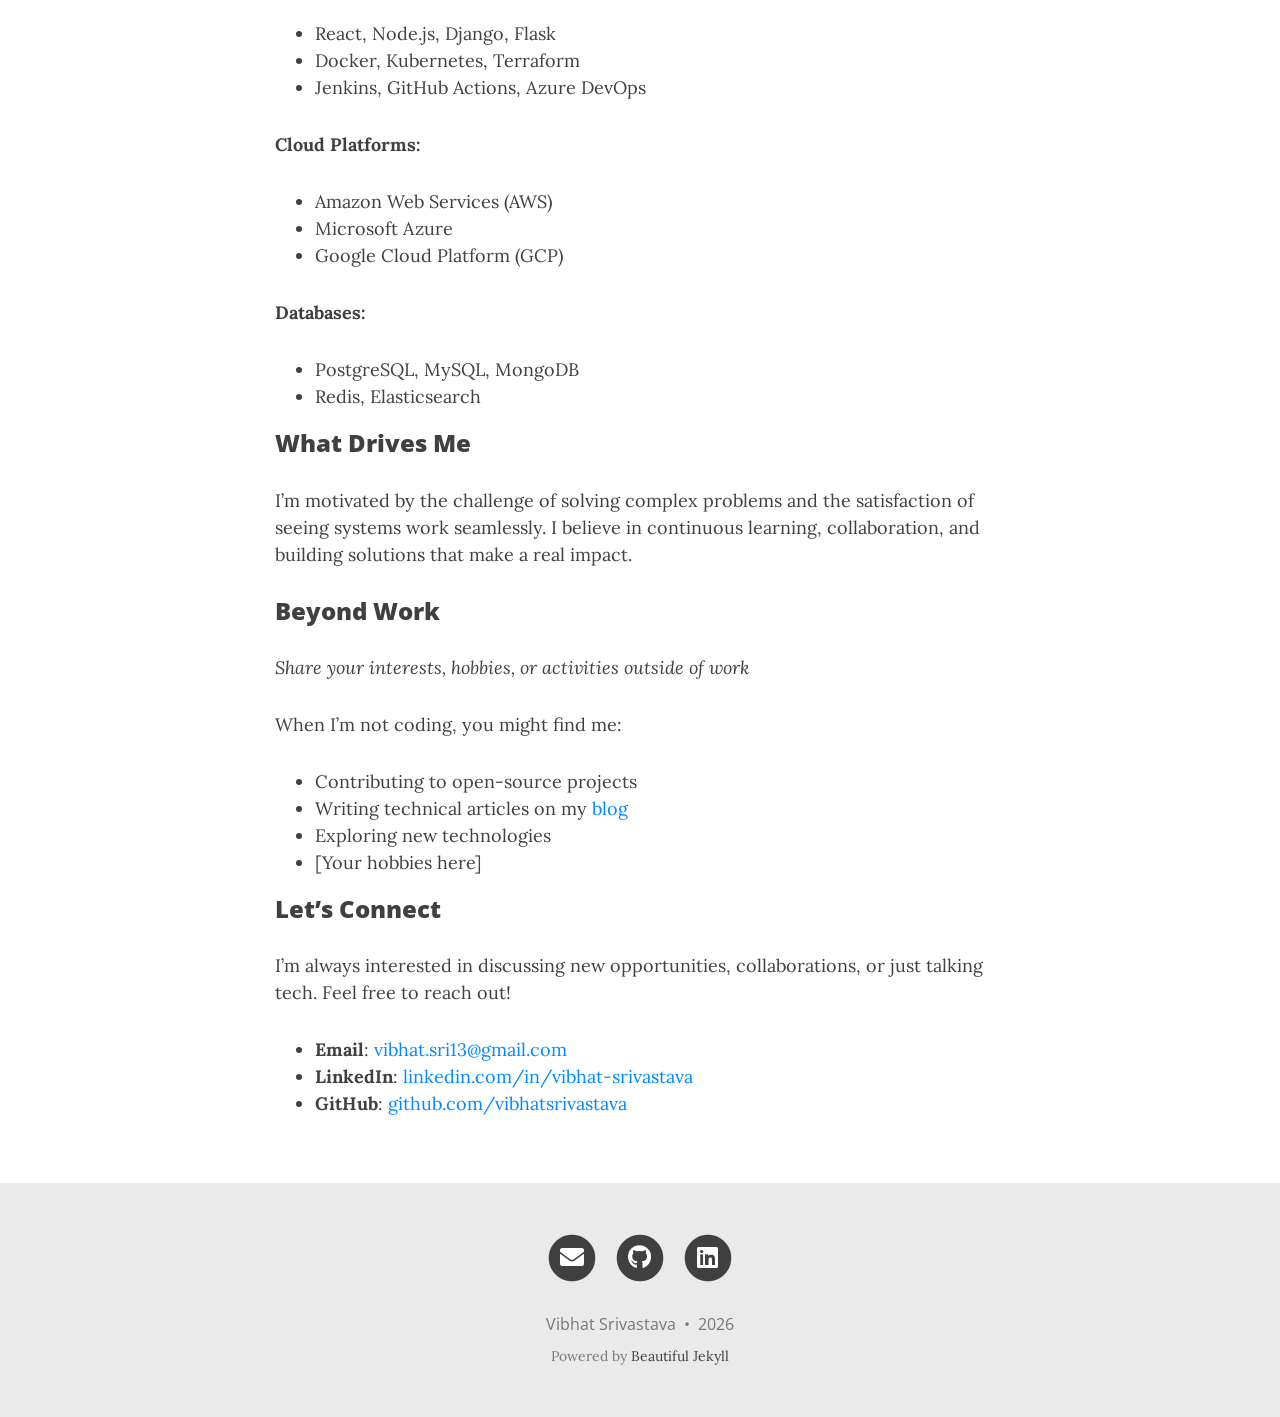
==== commit 387f6136: "Deploy from Profile_Builder vibhatsrivastava/Profile_Builder@71ae2418a0f03b18f9c251fdcc5a31d20ed606f" ====
--- a/about/index.html
+++ b/about/index.html
@@ -119,6 +119,9 @@
     <ul class="navbar-nav ml-auto">
           <li class="nav-item">
             <a class="nav-link" href="/about">About</a>
+          </li>
+          <li class="nav-item">
+            <a class="nav-link" href="/blog">Blog</a>
           </li>
           <li class="nav-item">
             <a class="nav-link" href="/resume">Resume</a>
@@ -261,7 +264,7 @@
 <p>When I’m not coding, you might find me:</p>
 <ul>
   <li>Contributing to open-source projects</li>
-  <li>Writing technical blog posts</li>
+  <li>Writing technical articles on my <a href="/blog">blog</a></li>
   <li>Exploring new technologies</li>
   <li>[Your hobbies here]</li>
 </ul>
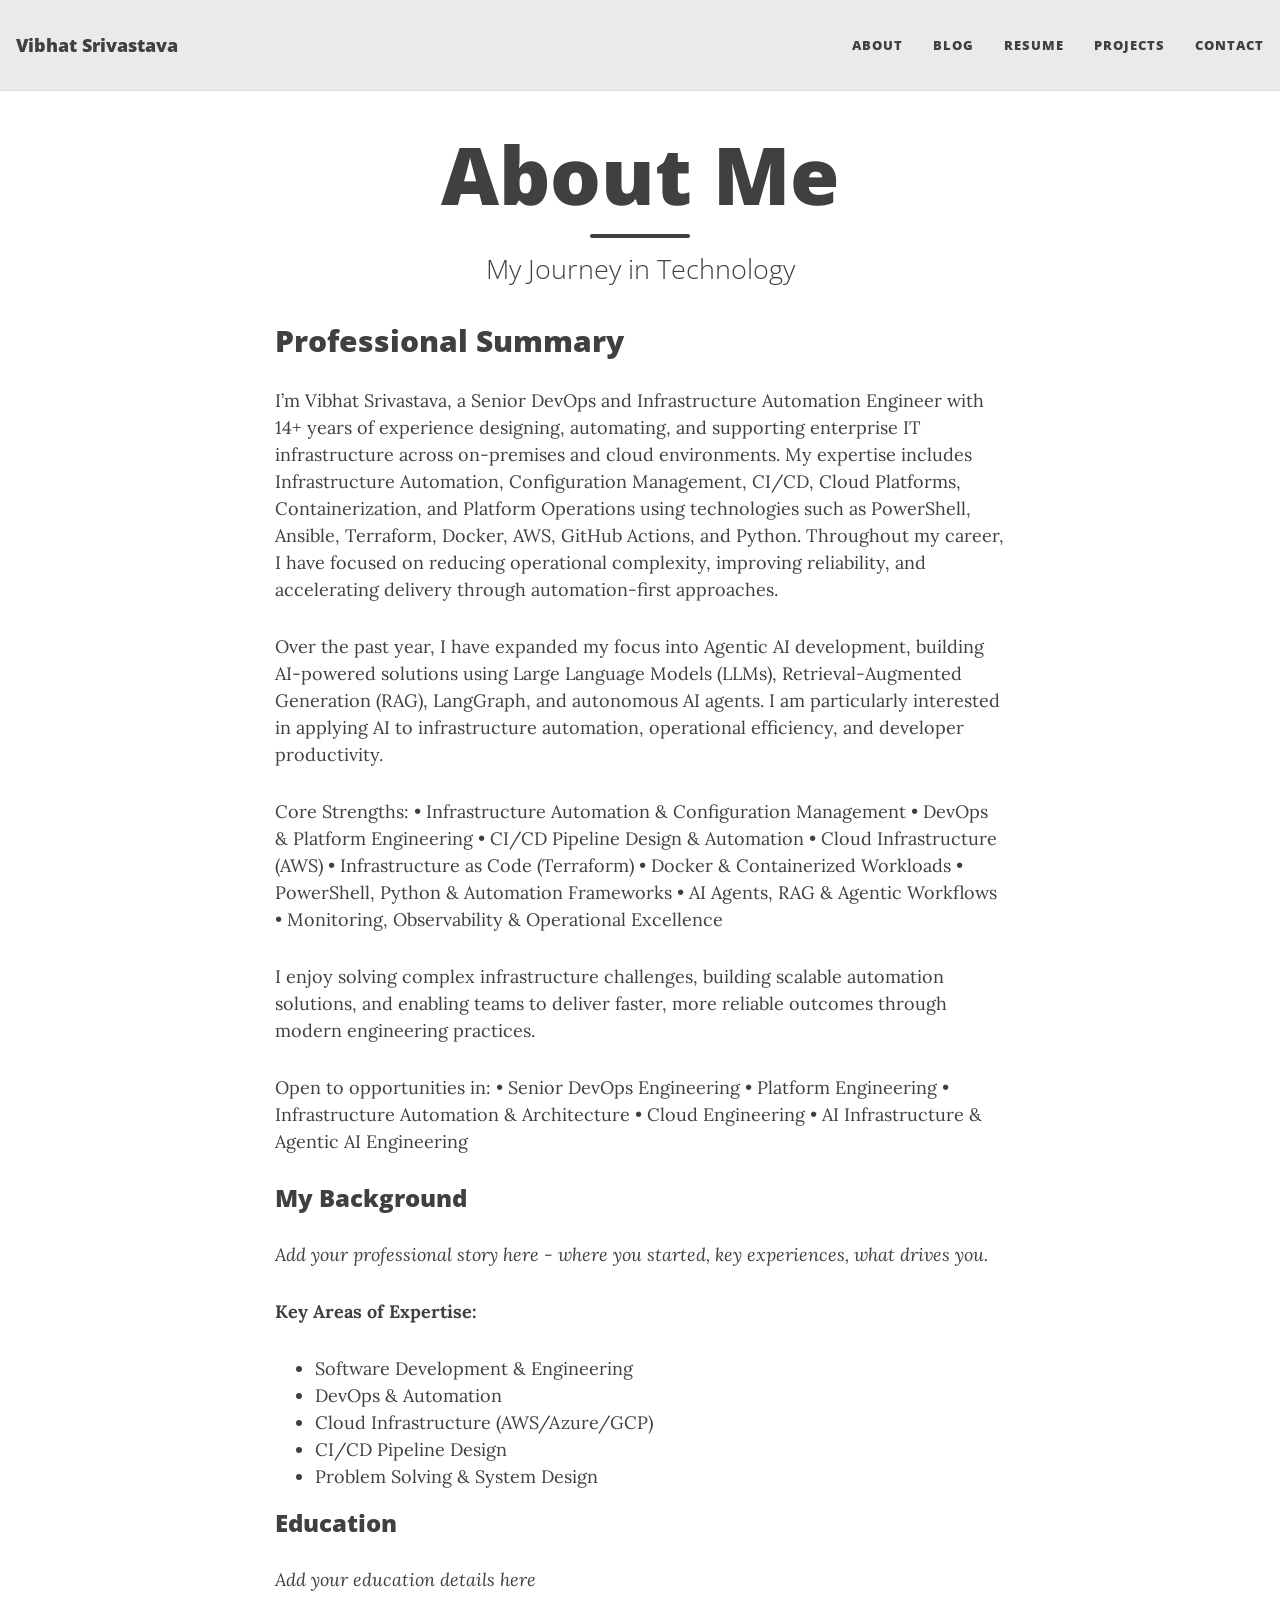
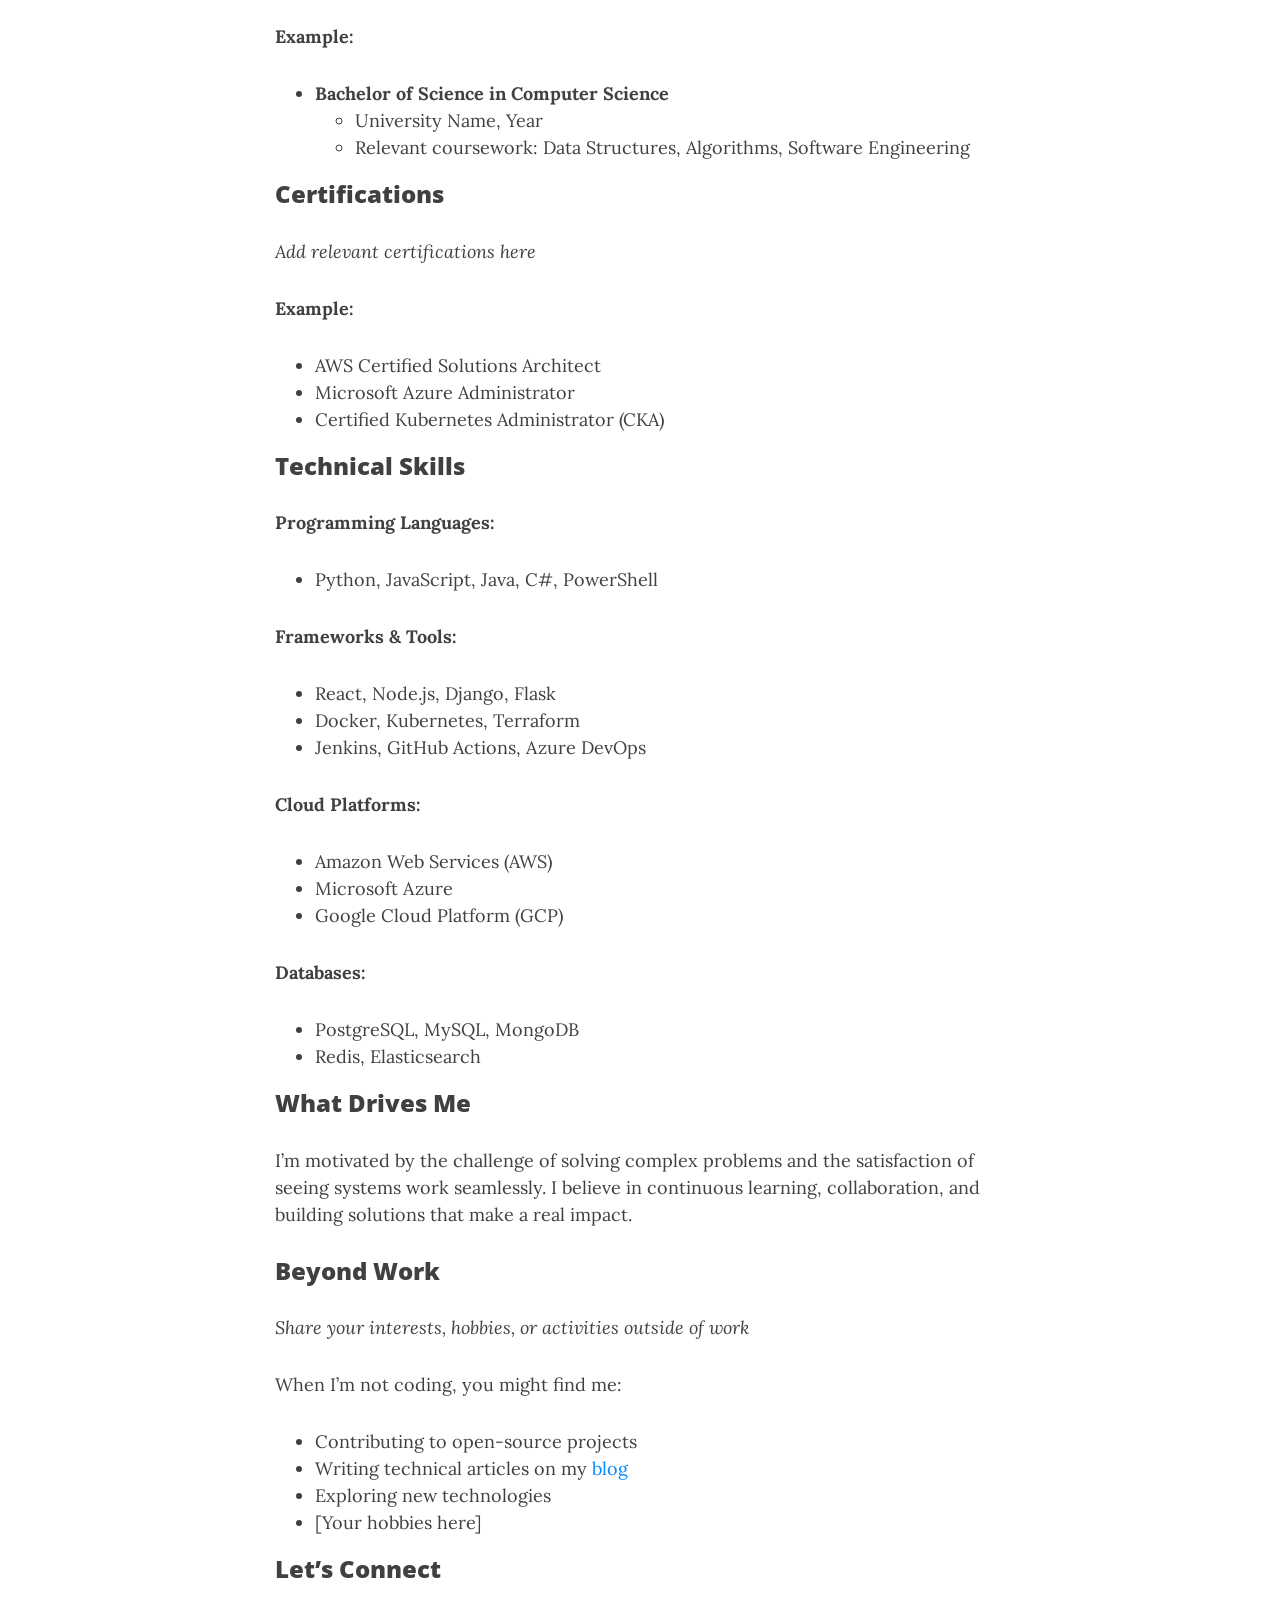
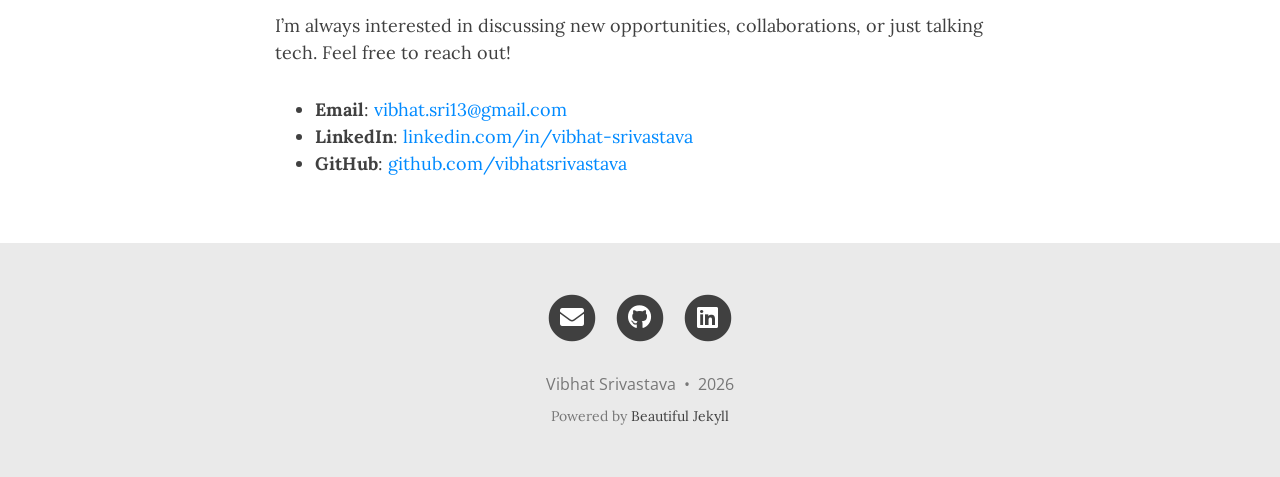
==== commit a7475f3c: "Deploy from Profile_Builder vibhatsrivastava/Profile_Builder@f6b07bee15fb7f382872ed13c09176ebbce04b1" ====
--- a/about/index.html
+++ b/about/index.html
@@ -186,7 +186,30 @@
 
       <h2 id="professional-summary">Professional Summary</h2>
 
-<p>I’m Vibhat Srivastava, a software engineer passionate about building efficient, scalable solutions. With expertise in automation, cloud technologies, and modern development practices, I help organizations streamline their operations and deliver high-quality software.</p>
+<p>I’m Vibhat Srivastava, a Senior DevOps and Infrastructure Automation Engineer with 14+ years of experience designing, automating, and supporting enterprise IT infrastructure across on-premises and cloud environments.
+My expertise includes Infrastructure Automation, Configuration Management, CI/CD, Cloud Platforms, Containerization, and Platform Operations using technologies such as PowerShell, Ansible, Terraform, Docker, AWS, GitHub Actions, and Python. Throughout my career, I have focused on reducing operational complexity, improving reliability, and accelerating delivery through automation-first approaches.</p>
+
+<p>Over the past year, I have expanded my focus into Agentic AI development, building AI-powered solutions using Large Language Models (LLMs), Retrieval-Augmented Generation (RAG), LangGraph, and autonomous AI agents. I am particularly interested in applying AI to infrastructure automation, operational efficiency, and developer productivity.</p>
+
+<p>Core Strengths:
+• Infrastructure Automation &amp; Configuration Management
+• DevOps &amp; Platform Engineering
+• CI/CD Pipeline Design &amp; Automation
+• Cloud Infrastructure (AWS)
+• Infrastructure as Code (Terraform)
+• Docker &amp; Containerized Workloads
+• PowerShell, Python &amp; Automation Frameworks
+• AI Agents, RAG &amp; Agentic Workflows
+• Monitoring, Observability &amp; Operational Excellence</p>
+
+<p>I enjoy solving complex infrastructure challenges, building scalable automation solutions, and enabling teams to deliver faster, more reliable outcomes through modern engineering practices.</p>
+
+<p>Open to opportunities in:
+• Senior DevOps Engineering
+• Platform Engineering
+• Infrastructure Automation &amp; Architecture
+• Cloud Engineering
+• AI Infrastructure &amp; Agentic AI Engineering</p>
 
 <h3 id="my-background">My Background</h3>
 
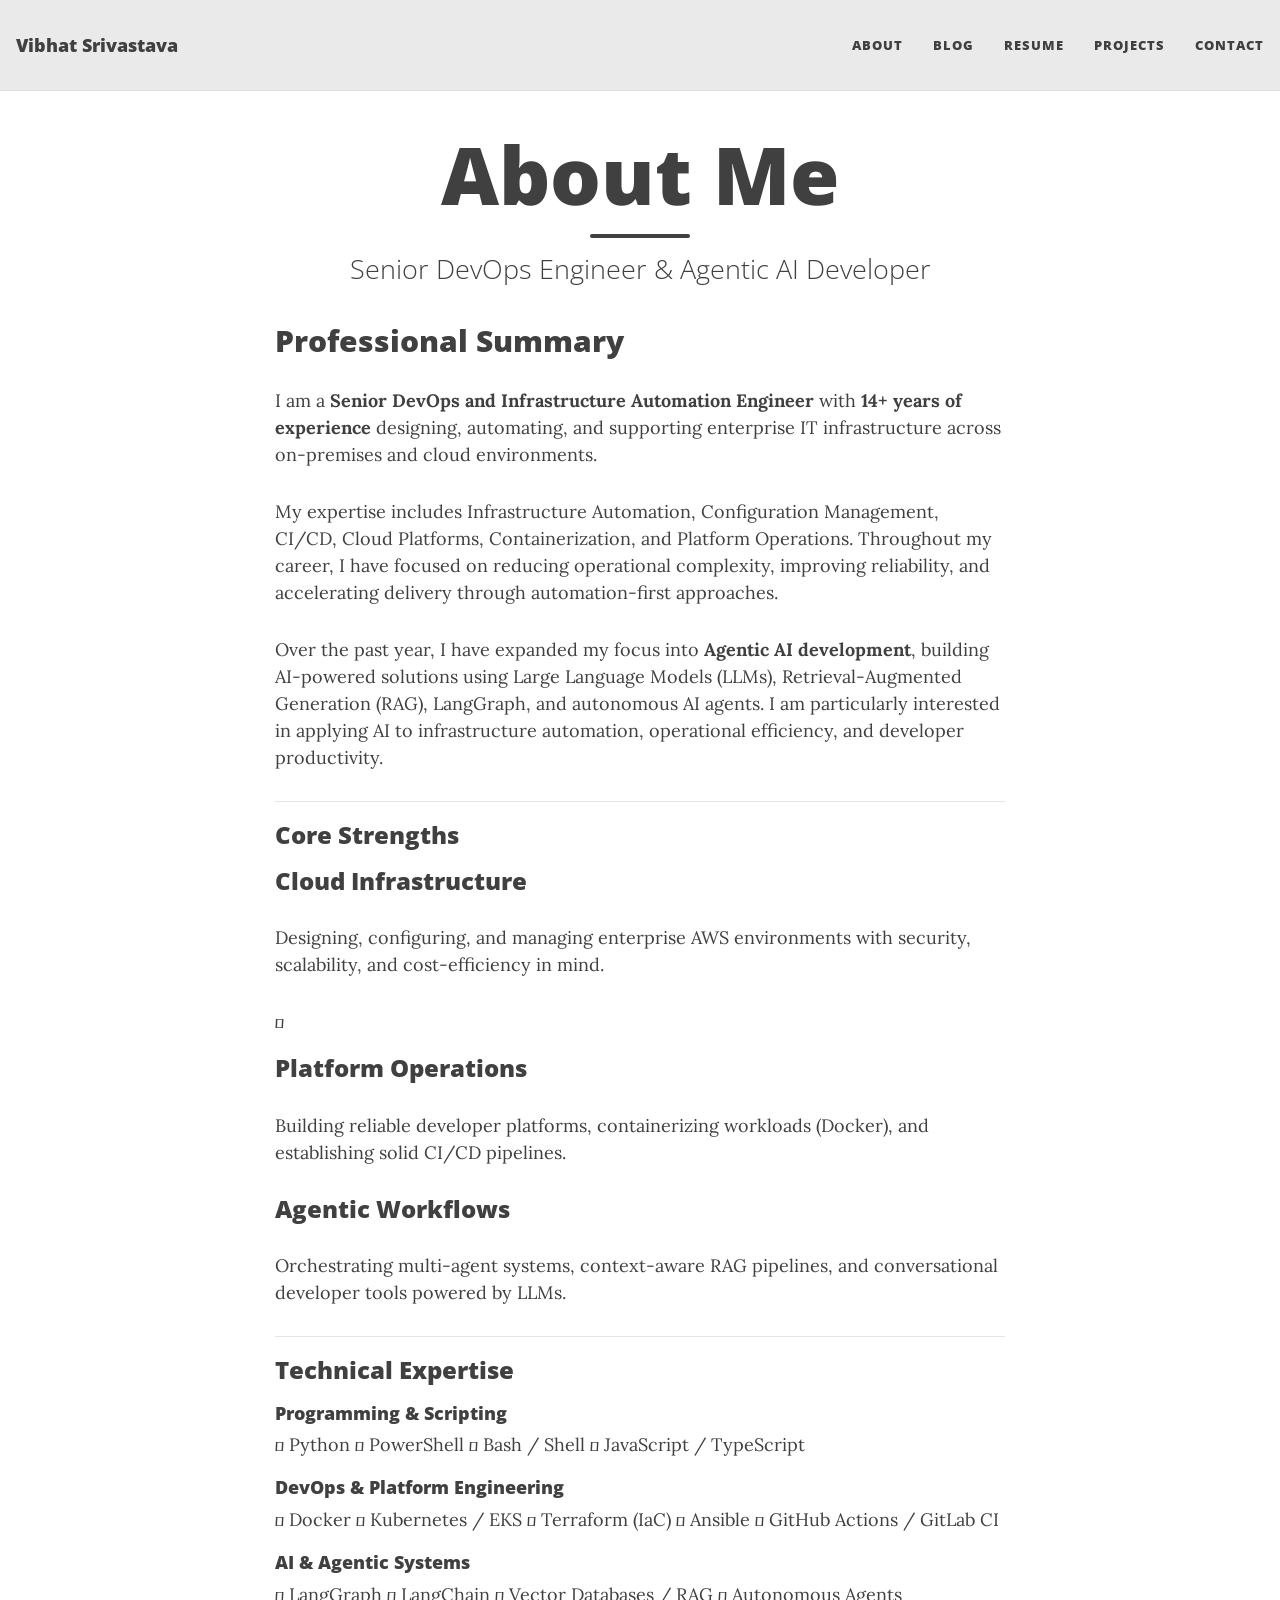
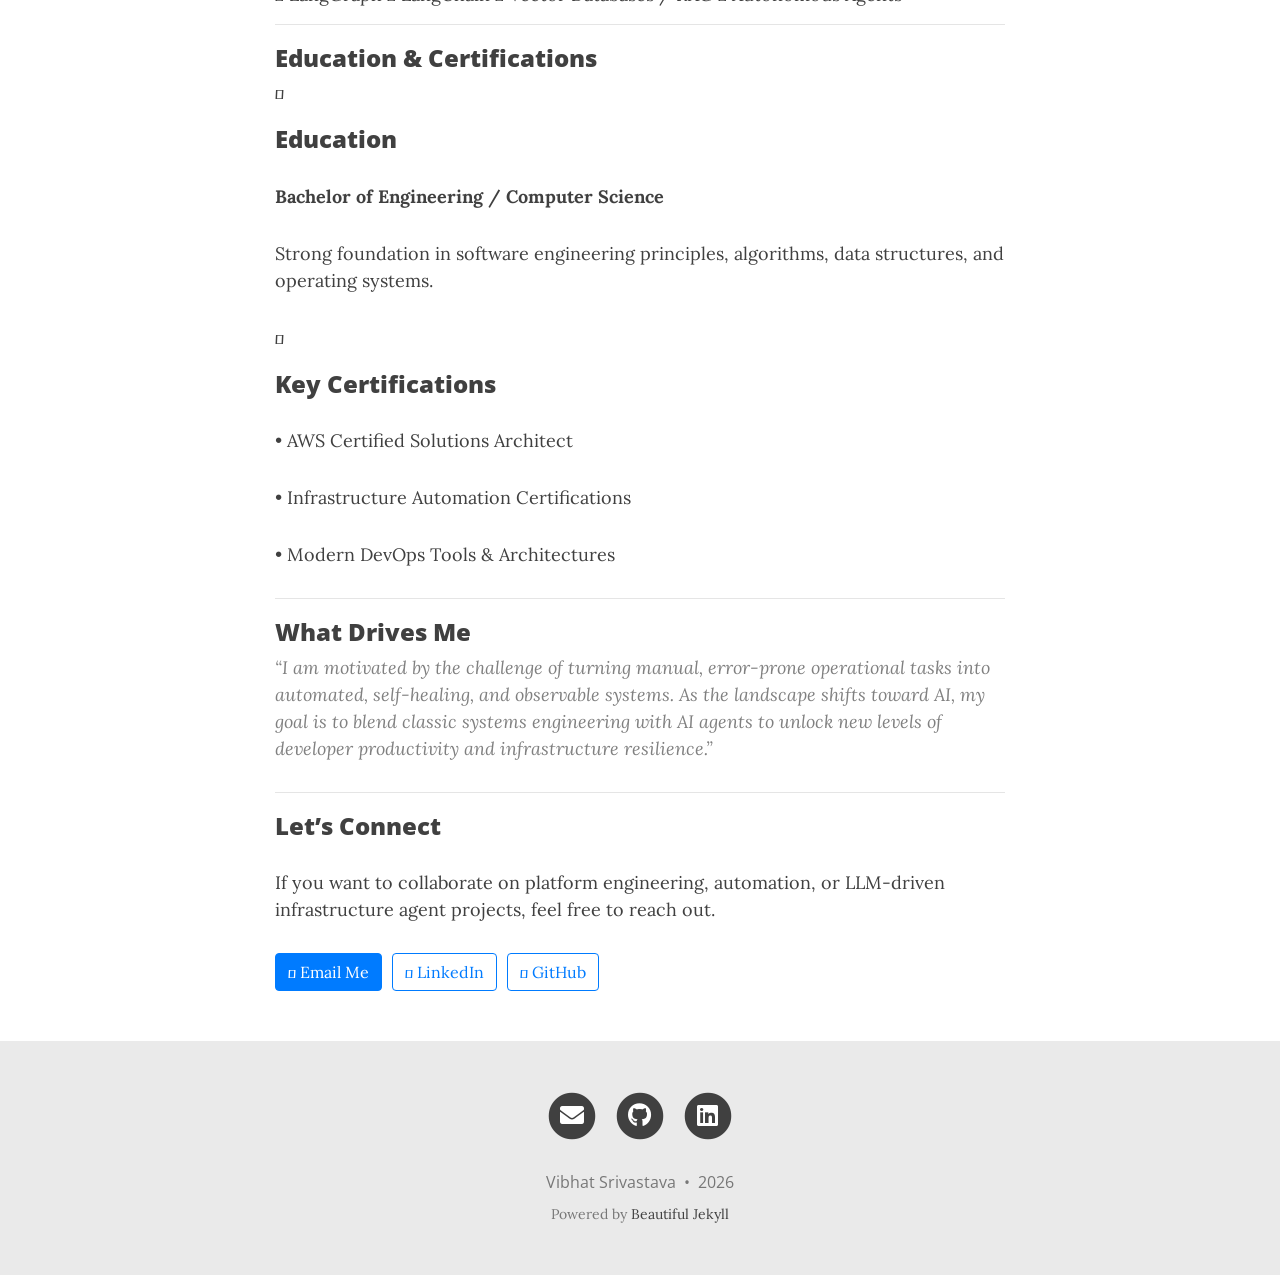
==== commit a1d2aaa2: "Deploy from Profile_Builder vibhatsrivastava/Profile_Builder@bb06747beb1f0cc02fcec56d8be55988c50766c" ====
--- a/about/index.html
+++ b/about/index.html
@@ -15,7 +15,7 @@
   <meta name="author" content="Vibhat Srivastava">
   
 
-  <meta name="description" content="My Journey in Technology">
+  <meta name="description" content="Senior DevOps Engineer &amp; Agentic AI Developer">
 
   
 
@@ -75,7 +75,7 @@
   
   <meta property="og:site_name" content="Vibhat Srivastava">
   <meta property="og:title" content="About Me">
-  <meta property="og:description" content="My Journey in Technology">
+  <meta property="og:description" content="Senior DevOps Engineer &amp; Agentic AI Developer">
 
   
 
@@ -92,7 +92,7 @@
   <meta name="twitter:creator" content="@">
 
   <meta property="twitter:title" content="About Me">
-  <meta property="twitter:description" content="My Journey in Technology">
+  <meta property="twitter:description" content="Senior DevOps Engineer &amp; Agentic AI Developer">
 
   
 
@@ -163,7 +163,7 @@
           
             
               <hr class="small">
-              <span class="page-subheading">My Journey in Technology</span>
+              <span class="page-subheading">Senior DevOps Engineer & Agentic AI Developer</span>
             
           
 
@@ -186,121 +186,104 @@
 
       <h2 id="professional-summary">Professional Summary</h2>
 
-<p>I’m Vibhat Srivastava, a Senior DevOps and Infrastructure Automation Engineer with 14+ years of experience designing, automating, and supporting enterprise IT infrastructure across on-premises and cloud environments.
-My expertise includes Infrastructure Automation, Configuration Management, CI/CD, Cloud Platforms, Containerization, and Platform Operations using technologies such as PowerShell, Ansible, Terraform, Docker, AWS, GitHub Actions, and Python. Throughout my career, I have focused on reducing operational complexity, improving reliability, and accelerating delivery through automation-first approaches.</p>
-
-<p>Over the past year, I have expanded my focus into Agentic AI development, building AI-powered solutions using Large Language Models (LLMs), Retrieval-Augmented Generation (RAG), LangGraph, and autonomous AI agents. I am particularly interested in applying AI to infrastructure automation, operational efficiency, and developer productivity.</p>
-
-<p>Core Strengths:
-• Infrastructure Automation &amp; Configuration Management
-• DevOps &amp; Platform Engineering
-• CI/CD Pipeline Design &amp; Automation
-• Cloud Infrastructure (AWS)
-• Infrastructure as Code (Terraform)
-• Docker &amp; Containerized Workloads
-• PowerShell, Python &amp; Automation Frameworks
-• AI Agents, RAG &amp; Agentic Workflows
-• Monitoring, Observability &amp; Operational Excellence</p>
-
-<p>I enjoy solving complex infrastructure challenges, building scalable automation solutions, and enabling teams to deliver faster, more reliable outcomes through modern engineering practices.</p>
-
-<p>Open to opportunities in:
-• Senior DevOps Engineering
-• Platform Engineering
-• Infrastructure Automation &amp; Architecture
-• Cloud Engineering
-• AI Infrastructure &amp; Agentic AI Engineering</p>
-
-<h3 id="my-background">My Background</h3>
-
-<p><em>Add your professional story here - where you started, key experiences, what drives you.</em></p>
-
-<p><strong>Key Areas of Expertise:</strong></p>
-<ul>
-  <li>Software Development &amp; Engineering</li>
-  <li>DevOps &amp; Automation</li>
-  <li>Cloud Infrastructure (AWS/Azure/GCP)</li>
-  <li>CI/CD Pipeline Design</li>
-  <li>Problem Solving &amp; System Design</li>
-</ul>
-
-<h3 id="education">Education</h3>
-
-<p><em>Add your education details here</em></p>
-
-<p><strong>Example:</strong></p>
-<ul>
-  <li><strong>Bachelor of Science in Computer Science</strong>
-    <ul>
-      <li>University Name, Year</li>
-      <li>Relevant coursework: Data Structures, Algorithms, Software Engineering</li>
-    </ul>
-  </li>
-</ul>
-
-<h3 id="certifications">Certifications</h3>
-
-<p><em>Add relevant certifications here</em></p>
-
-<p><strong>Example:</strong></p>
-<ul>
-  <li>AWS Certified Solutions Architect</li>
-  <li>Microsoft Azure Administrator</li>
-  <li>Certified Kubernetes Administrator (CKA)</li>
-</ul>
-
-<h3 id="technical-skills">Technical Skills</h3>
-
-<p><strong>Programming Languages:</strong></p>
-<ul>
-  <li>Python, JavaScript, Java, C#, PowerShell</li>
-</ul>
-
-<p><strong>Frameworks &amp; Tools:</strong></p>
-<ul>
-  <li>React, Node.js, Django, Flask</li>
-  <li>Docker, Kubernetes, Terraform</li>
-  <li>Jenkins, GitHub Actions, Azure DevOps</li>
-</ul>
-
-<p><strong>Cloud Platforms:</strong></p>
-<ul>
-  <li>Amazon Web Services (AWS)</li>
-  <li>Microsoft Azure</li>
-  <li>Google Cloud Platform (GCP)</li>
-</ul>
-
-<p><strong>Databases:</strong></p>
-<ul>
-  <li>PostgreSQL, MySQL, MongoDB</li>
-  <li>Redis, Elasticsearch</li>
-</ul>
+<p>I am a <strong>Senior DevOps and Infrastructure Automation Engineer</strong> with <strong>14+ years of experience</strong> designing, automating, and supporting enterprise IT infrastructure across on-premises and cloud environments.</p>
+
+<p>My expertise includes Infrastructure Automation, Configuration Management, CI/CD, Cloud Platforms, Containerization, and Platform Operations. Throughout my career, I have focused on reducing operational complexity, improving reliability, and accelerating delivery through automation-first approaches.</p>
+
+<p>Over the past year, I have expanded my focus into <strong>Agentic AI development</strong>, building AI-powered solutions using Large Language Models (LLMs), Retrieval-Augmented Generation (RAG), LangGraph, and autonomous AI agents. I am particularly interested in applying AI to infrastructure automation, operational efficiency, and developer productivity.</p>
+
+<hr />
+
+<h3 id="core-strengths">Core Strengths</h3>
+
+<div class="showcase-grid">
+  <div class="interactive-card">
+    <div class="card-icon"><i class="fa-solid fa-cloud-arrow-up"></i></div>
+    <h3>Cloud Infrastructure</h3>
+    <p>Designing, configuring, and managing enterprise AWS environments with security, scalability, and cost-efficiency in mind.</p>
+  </div>
+  <div class="interactive-card">
+    <div class="card-icon"><i class="fa-solid fa-code-branch"></i></div>
+    <h3>Platform Operations</h3>
+    <p>Building reliable developer platforms, containerizing workloads (Docker), and establishing solid CI/CD pipelines.</p>
+  </div>
+  <div class="interactive-card">
+    <div class="card-icon"><i class="fa-solid fa-square-rss"></i></div>
+    <h3>Agentic Workflows</h3>
+    <p>Orchestrating multi-agent systems, context-aware RAG pipelines, and conversational developer tools powered by LLMs.</p>
+  </div>
+</div>
+
+<hr />
+
+<h3 id="technical-expertise">Technical Expertise</h3>
+
+<div style="margin-top: 20px;">
+  <h4>Programming &amp; Scripting</h4>
+  <div class="badge-container">
+    <span class="skill-badge badge-lang"><i class="fa-brands fa-python"></i> Python</span>
+    <span class="skill-badge badge-lang"><i class="fa-solid fa-terminal"></i> PowerShell</span>
+    <span class="skill-badge badge-lang"><i class="fa-solid fa-code"></i> Bash / Shell</span>
+    <span class="skill-badge badge-lang"><i class="fa-brands fa-js"></i> JavaScript / TypeScript</span>
+  </div>
+
+  <h4>DevOps &amp; Platform Engineering</h4>
+  <div class="badge-container">
+    <span class="skill-badge badge-devops"><i class="fa-brands fa-docker"></i> Docker</span>
+    <span class="skill-badge badge-devops"><i class="fa-solid fa-cubes"></i> Kubernetes / EKS</span>
+    <span class="skill-badge badge-cloud"><i class="fa-solid fa-cloud"></i> Terraform (IaC)</span>
+    <span class="skill-badge badge-tools"><i class="fa-solid fa-bolt"></i> Ansible</span>
+    <span class="skill-badge badge-tools"><i class="fa-brands fa-github"></i> GitHub Actions / GitLab CI</span>
+  </div>
+
+  <h4>AI &amp; Agentic Systems</h4>
+  <div class="badge-container">
+    <span class="skill-badge badge-ai"><i class="fa-solid fa-brain"></i> LangGraph</span>
+    <span class="skill-badge badge-ai"><i class="fa-solid fa-network-wired"></i> LangChain</span>
+    <span class="skill-badge badge-ai"><i class="fa-solid fa-database"></i> Vector Databases / RAG</span>
+    <span class="skill-badge badge-ai"><i class="fa-solid fa-robot"></i> Autonomous Agents</span>
+  </div>
+</div>
+
+<hr />
+
+<h3 id="education--certifications">Education &amp; Certifications</h3>
+
+<div class="showcase-grid">
+  <div class="interactive-card">
+    <div class="card-icon"><i class="fa-solid fa-graduation-cap"></i></div>
+    <h3>Education</h3>
+    <p><strong>Bachelor of Engineering / Computer Science</strong></p>
+    <p>Strong foundation in software engineering principles, algorithms, data structures, and operating systems.</p>
+  </div>
+  <div class="interactive-card">
+    <div class="card-icon"><i class="fa-solid fa-certificate"></i></div>
+    <h3>Key Certifications</h3>
+    <p>• AWS Certified Solutions Architect</p>
+    <p>• Infrastructure Automation Certifications</p>
+    <p>• Modern DevOps Tools &amp; Architectures</p>
+  </div>
+</div>
+
+<hr />
 
 <h3 id="what-drives-me">What Drives Me</h3>
 
-<p>I’m motivated by the challenge of solving complex problems and the satisfaction of seeing systems work seamlessly. I believe in continuous learning, collaboration, and building solutions that make a real impact.</p>
-
-<h3 id="beyond-work">Beyond Work</h3>
-
-<p><em>Share your interests, hobbies, or activities outside of work</em></p>
-
-<p>When I’m not coding, you might find me:</p>
-<ul>
-  <li>Contributing to open-source projects</li>
-  <li>Writing technical articles on my <a href="/blog">blog</a></li>
-  <li>Exploring new technologies</li>
-  <li>[Your hobbies here]</li>
-</ul>
+<blockquote>
+  <p>“I am motivated by the challenge of turning manual, error-prone operational tasks into automated, self-healing, and observable systems. As the landscape shifts toward AI, my goal is to blend classic systems engineering with AI agents to unlock new levels of developer productivity and infrastructure resilience.”</p>
+</blockquote>
+
+<hr />
 
 <h3 id="lets-connect">Let’s Connect</h3>
 
-<p>I’m always interested in discussing new opportunities, collaborations, or just talking tech. Feel free to reach out!</p>
-
-<ul>
-  <li><strong>Email</strong>: <a href="mailto:vibhat.sri13@gmail.com">vibhat.sri13@gmail.com</a></li>
-  <li><strong>LinkedIn</strong>: <a href="https://linkedin.com/in/vibhat-srivastava">linkedin.com/in/vibhat-srivastava</a></li>
-  <li><strong>GitHub</strong>: <a href="https://github.com/vibhatsrivastava">github.com/vibhatsrivastava</a></li>
-</ul>
+<p>If you want to collaborate on platform engineering, automation, or LLM-driven infrastructure agent projects, feel free to reach out.</p>
+
+<div style="margin-top: 20px; gap: 10px; display: flex; flex-wrap: wrap;">
+  <a href="mailto:vibhat.sri13@gmail.com" class="btn btn-primary"><i class="fa-solid fa-envelope"></i> Email Me</a>
+  <a href="https://linkedin.com/in/vibhat-srivastava" class="btn btn-outline-primary" target="_blank"><i class="fa-brands fa-linkedin"></i> LinkedIn</a>
+  <a href="https://github.com/vibhatsrivastava" class="btn btn-outline-primary" target="_blank"><i class="fa-brands fa-github"></i> GitHub</a>
+</div>
 
 
       
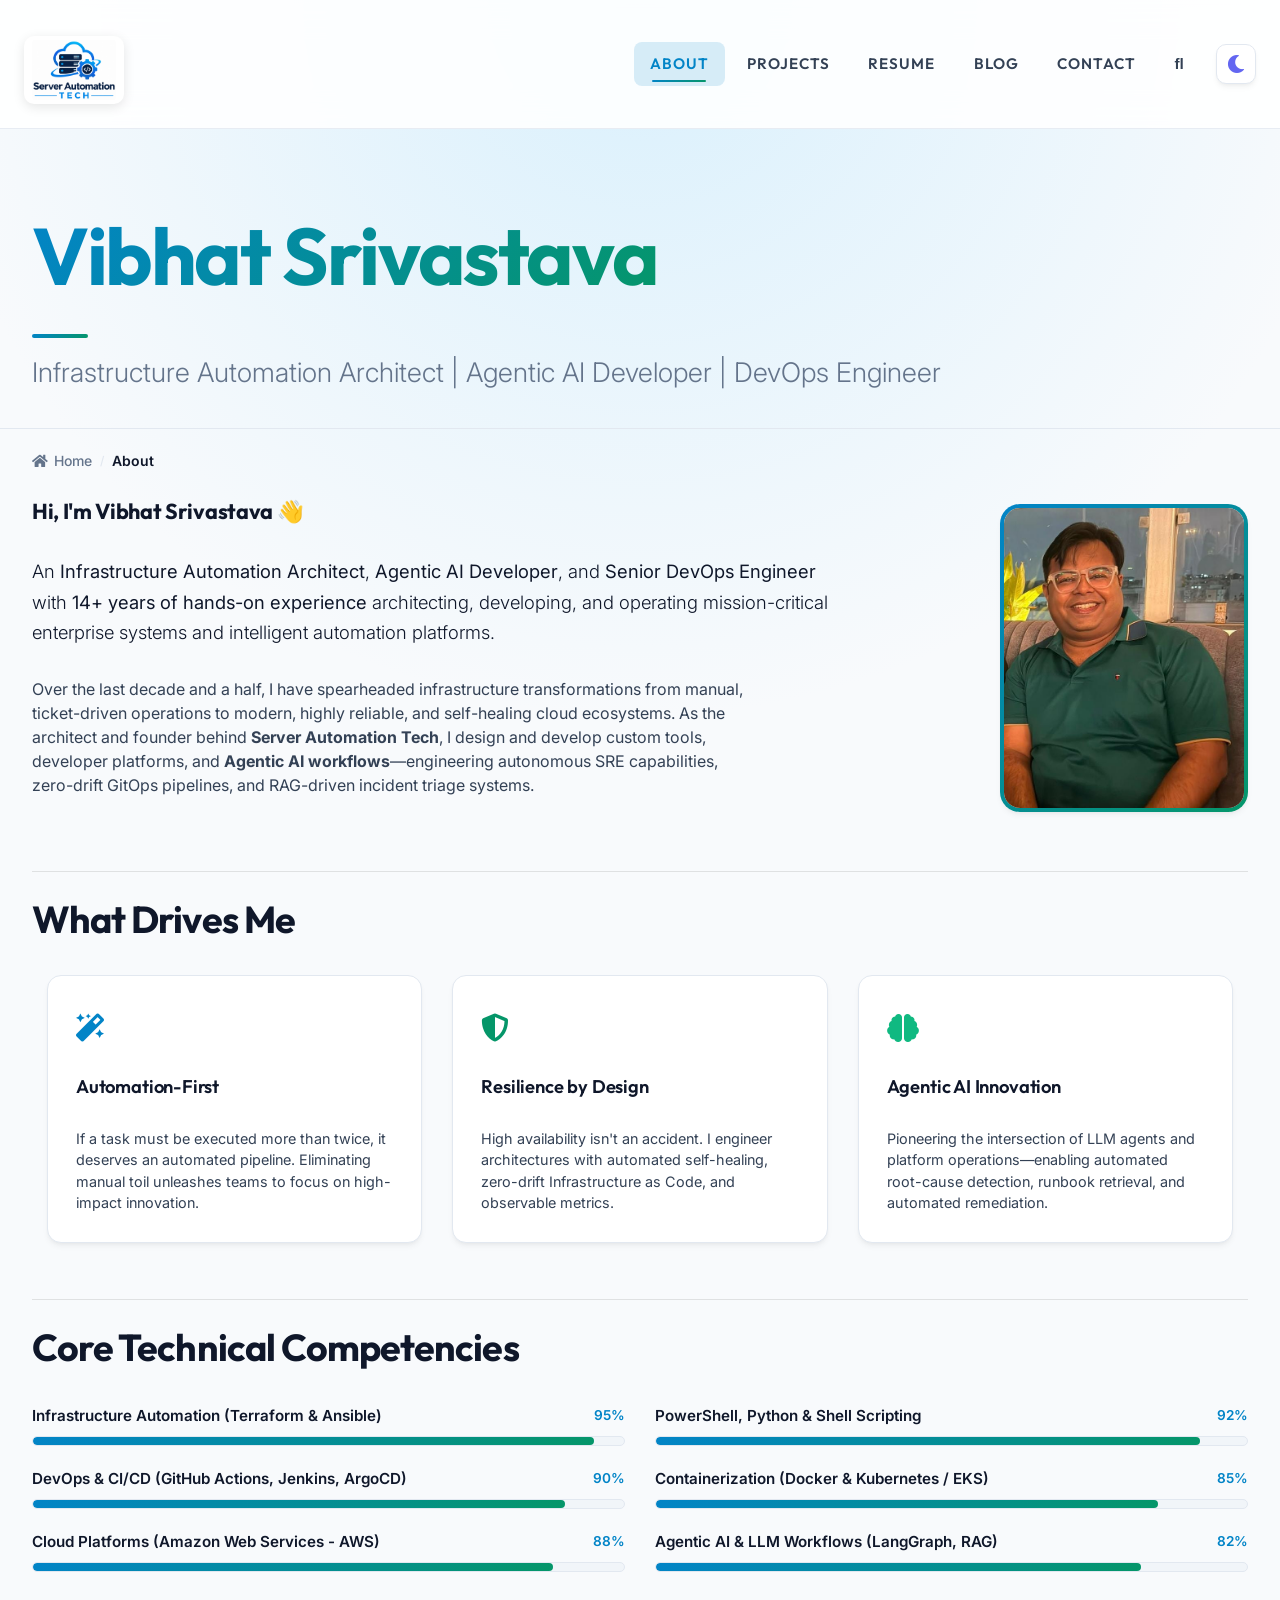
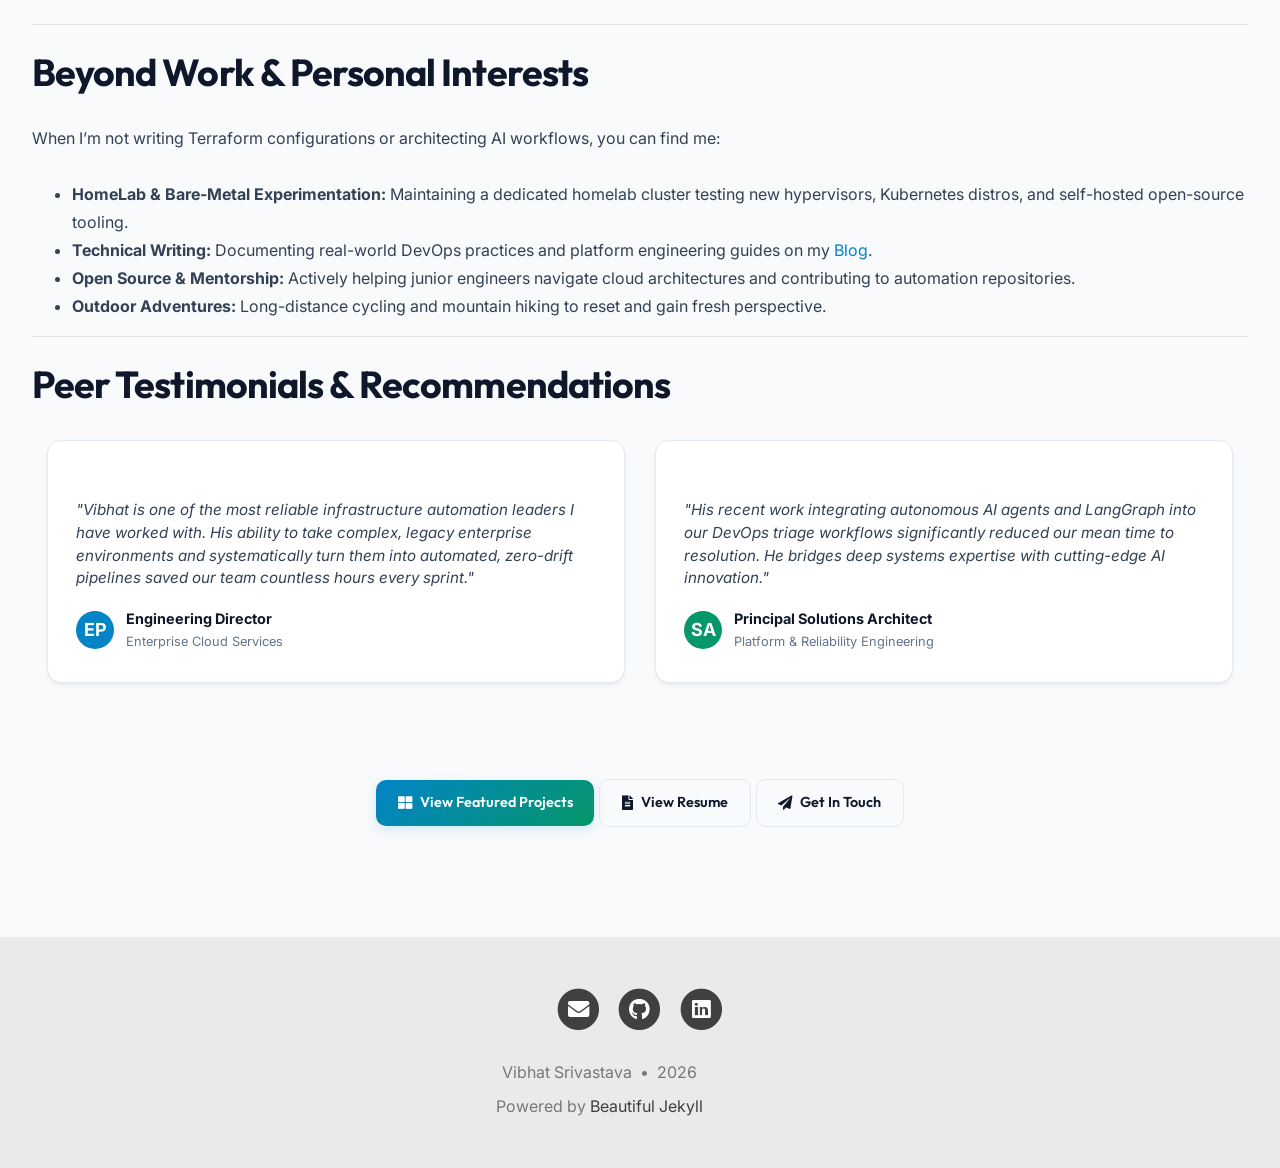
==== commit 745486c6: "Deploy from Profile_Builder vibhatsrivastava/Profile_Builder@f79266cc5b9b68f42fc8a6367a9ea48f81f90e3" ====
--- a/about/index.html
+++ b/about/index.html
@@ -9,73 +9,32 @@
 
   
 
-  <title>About Me</title>
+  <title>Vibhat Srivastava</title>
 
   
   <meta name="author" content="Vibhat Srivastava">
   
 
-  <meta name="description" content="Senior DevOps Engineer &amp; Agentic AI Developer">
-
-  
-
-  
-
-  
-
-  
-
-  
-
-  
-
-  
-
-
-  
-    
-      
+  <meta name="description" content="Infrastructure Automation Architect | Agentic AI Developer | DevOps Engineer">
+
+  
+
+  <!-- Google Fonts Preconnect & Modern Typefaces: Outfit, Inter, JetBrains Mono -->
+  <link rel="preconnect" href="https://fonts.googleapis.com">
+  <link rel="preconnect" href="https://fonts.gstatic.com" crossorigin>
+  <link rel="stylesheet" href="https://fonts.googleapis.com/css2?family=Outfit:wght@400;500;600;700;800;900&family=Inter:wght@300;400;500;600;700&family=JetBrains+Mono:wght@400;500;600;700&display=swap">
+
+  <!-- Core Frameworks -->
   <link href="https://stackpath.bootstrapcdn.com/bootstrap/4.4.1/css/bootstrap.min.css" rel="stylesheet" integrity="sha384-Vkoo8x4CGsO3+Hhxv8T/Q5PaXtkKtu6ug5TOeNV6gBiFeWPGFN9MuhOf23Q9Ifjh" crossorigin="anonymous">
-
-
-    
-      
   <link rel="stylesheet" href="https://cdnjs.cloudflare.com/ajax/libs/font-awesome/5.12.1/css/all.min.css">
 
-
-    
-      
-  <link rel="stylesheet" href="https://fonts.googleapis.com/css?family=Lora:400,700,400italic,700italic">
-
-
-    
-      
-  <link rel="stylesheet" href="https://fonts.googleapis.com/css?family=Open+Sans:300italic,400italic,600italic,700italic,800italic,400,300,600,700,800">
-
-
-    
-  
-
-  
-    
-      <link rel="stylesheet" href="/assets/css/bootstrap-social.css">
-    
-      <link rel="stylesheet" href="/assets/css/beautifuljekyll.css">
-    
-  
-
-  
-
-  
-  
-  
-
-  
-
-  
-  <meta property="og:site_name" content="Vibhat Srivastava">
-  <meta property="og:title" content="About Me">
-  <meta property="og:description" content="Senior DevOps Engineer &amp; Agentic AI Developer">
+  <!-- Base Theme Stylesheets -->
+  <link rel="stylesheet" href="/assets/css/bootstrap-social.css">
+  <link rel="stylesheet" href="/assets/css/beautifuljekyll.css">
+  
+  <!-- Custom Modern Design System (with Cache Buster) -->
+  <link rel="stylesheet" href="/assets/css/main-custom.css?v=1791901987"><meta property="og:title" content="Vibhat Srivastava">
+  <meta property="og:description" content="Infrastructure Automation Architect | Agentic AI Developer | DevOps Engineer">
 
   
 
@@ -88,21 +47,13 @@
   
   <meta name="twitter:card" content="summary">
   
-  <meta name="twitter:site" content="@">
-  <meta name="twitter:creator" content="@">
-
-  <meta property="twitter:title" content="About Me">
-  <meta property="twitter:description" content="Senior DevOps Engineer &amp; Agentic AI Developer">
-
-  
-
-  
-
-
-  
-
-  
-
+
+  <meta property="twitter:title" content="Vibhat Srivastava">
+  <meta property="twitter:description" content="Infrastructure Automation Architect | Agentic AI Developer | DevOps Engineer">
+
+  
+
+  
 </head>
 
 
@@ -111,7 +62,7 @@
   
 
 
-  <nav class="navbar navbar-expand-xl navbar-light fixed-top navbar-custom top-nav-regular"><a class="navbar-brand" href="https://serverautomation.in/">Vibhat Srivastava</a><button class="navbar-toggler" type="button" data-toggle="collapse" data-target="#main-navbar" aria-controls="main-navbar" aria-expanded="false" aria-label="Toggle navigation">
+  <nav class="navbar navbar-expand-xl navbar-light fixed-top navbar-custom top-nav-regular"><a class="navbar-brand navbar-brand-logo" href="https://serverautomation.in/"><img alt="Vibhat Srivastava Logo" src="/assets/img/logo.png"/></a><button class="navbar-toggler" type="button" data-toggle="collapse" data-target="#main-navbar" aria-controls="main-navbar" aria-expanded="false" aria-label="Toggle navigation">
     <span class="navbar-toggler-icon"></span>
   </button>
 
@@ -121,24 +72,110 @@
             <a class="nav-link" href="/about">About</a>
           </li>
           <li class="nav-item">
-            <a class="nav-link" href="/blog">Blog</a>
+            <a class="nav-link" href="/projects">Projects</a>
           </li>
           <li class="nav-item">
             <a class="nav-link" href="/resume">Resume</a>
           </li>
           <li class="nav-item">
-            <a class="nav-link" href="/projects">Projects</a>
+            <a class="nav-link" href="/blog">Blog</a>
           </li>
           <li class="nav-item">
             <a class="nav-link" href="/contact">Contact</a>
-          </li></ul>
-  </div>
-
+          </li>
+        <li class="nav-item">
+          <a class="nav-link" id="nav-search-link" href="#" title="Search">
+            <span id="nav-search-icon" class="fa fa-search"></span>
+            <span id="nav-search-text">Search</span>
+          </a>
+        </li></ul>
+  </div>
+
+  
+    
+      <button type="button" class="theme-toggle-btn" aria-label="Toggle theme" title="Toggle theme">
+  <i class="fas fa-moon" style="color: #6366f1;" aria-hidden="true"></i>
+</button>
+
+    
   
 
   
 
 </nav>
+
+
+
+<div id="beautifuljekyll-search-overlay">
+
+  <div id="nav-search-exit" title="Exit search">✕</div>
+  <input type="text" id="nav-search-input" placeholder="Search">
+  <ul id="search-results-container"></ul>
+  
+  <script src="https://unpkg.com/simple-jekyll-search@latest/dest/simple-jekyll-search.min.js"></script>
+  <script>
+    var searchjson = '[ \
+       \
+        { \
+          "title"    : "Welcome to My Blog", \
+          "category" : "bloggingintroductionserverautomation", \
+          "url"      : "/blog/2026-05-18-welcome-to-my-blog/", \
+          "date"     : "May 18, 2026" \
+        }, \
+       \
+       \
+        { \
+          "title"    : "Vibhat Srivastava", \
+          "category" : "page", \
+          "url"      : "/about/", \
+          "date"     : "January 1, 1970" \
+        }, \
+       \
+        { \
+          "title"    : "Engineering Blog &amp; Technical Insights", \
+          "category" : "page", \
+          "url"      : "/blog/", \
+          "date"     : "January 1, 1970" \
+        }, \
+       \
+        { \
+          "title"    : "Contact &amp; Collaboration", \
+          "category" : "page", \
+          "url"      : "/contact/", \
+          "date"     : "January 1, 1970" \
+        }, \
+       \
+        { \
+          "title"    : "Server Automation Tech", \
+          "category" : "page", \
+          "url"      : "/", \
+          "date"     : "January 1, 1970" \
+        }, \
+       \
+        { \
+          "title"    : "Featured Engineering Projects", \
+          "category" : "page", \
+          "url"      : "/projects/", \
+          "date"     : "January 1, 1970" \
+        }, \
+       \
+        { \
+          "title"    : "Professional Resume", \
+          "category" : "page", \
+          "url"      : "/resume/", \
+          "date"     : "January 1, 1970" \
+        } \
+       \
+    ]';
+    searchjson = JSON.parse(searchjson);
+
+    var sjs = SimpleJekyllSearch({
+      searchInput: document.getElementById('nav-search-input'),
+      resultsContainer: document.getElementById('search-results-container'),
+      json: searchjson
+    });
+  </script>
+</div>
 
 
 
@@ -159,11 +196,11 @@
     <div class="row">
       <div class="col-xl-8 offset-xl-2 col-lg-10 offset-lg-1">
         <div class="page-heading">
-          <h1>About Me</h1>
+          <h1>Vibhat Srivastava</h1>
           
             
               <hr class="small">
-              <span class="page-subheading">Senior DevOps Engineer & Agentic AI Developer</span>
+              <span class="page-subheading">Infrastructure Automation Architect | Agentic AI Developer | DevOps Engineer</span>
             
           
 
@@ -184,105 +221,187 @@
     <div class=" col-xl-8 offset-xl-2 col-lg-10 offset-lg-1 ">
       
 
-      <h2 id="professional-summary">Professional Summary</h2>
-
-<p>I am a <strong>Senior DevOps and Infrastructure Automation Engineer</strong> with <strong>14+ years of experience</strong> designing, automating, and supporting enterprise IT infrastructure across on-premises and cloud environments.</p>
-
-<p>My expertise includes Infrastructure Automation, Configuration Management, CI/CD, Cloud Platforms, Containerization, and Platform Operations. Throughout my career, I have focused on reducing operational complexity, improving reliability, and accelerating delivery through automation-first approaches.</p>
-
-<p>Over the past year, I have expanded my focus into <strong>Agentic AI development</strong>, building AI-powered solutions using Large Language Models (LLMs), Retrieval-Augmented Generation (RAG), LangGraph, and autonomous AI agents. I am particularly interested in applying AI to infrastructure automation, operational efficiency, and developer productivity.</p>
+      <nav class="pro-breadcrumb" aria-label="Breadcrumb">
+  <a href="/"><i class="fas fa-home" aria-hidden="true"></i> Home</a>
+  <span class="separator">/</span>
+  <span class="current">About</span>
+</nav>
+
+<div class="row align-items-center" style="margin-bottom: 2.75rem;">
+  <div class="col-lg-8 col-md-7">
+    <h3 style="margin-top: 0;">Hi, I'm Vibhat Srivastava 👋</h3>
+    <p class="lead" style="font-size: 1.15rem; color: var(--text-primary);">
+      An <strong>Infrastructure Automation Architect</strong>, <strong>Agentic AI Developer</strong>, and <strong>Senior DevOps Engineer</strong> with <strong>14+ years of hands-on experience</strong> architecting, developing, and operating mission-critical enterprise systems and intelligent automation platforms.
+    </p>
+    <p>
+      Over the last decade and a half, I have spearheaded infrastructure transformations from manual, ticket-driven operations to modern, highly reliable, and self-healing cloud ecosystems. As the architect and founder behind <strong>Server Automation Tech</strong>, I design and develop custom tools, developer platforms, and <strong>Agentic AI workflows</strong>—engineering autonomous SRE capabilities, zero-drift GitOps pipelines, and RAG-driven incident triage systems.
+    </p>
+  </div>
+  <div class="col-lg-4 col-md-5 text-center text-md-right">
+    <div class="profile-pic-frame">
+      <img src="/assets/img/vibhat-srivastava.jpg" alt="Vibhat Srivastava" class="profile-pic-img" />
+    </div>
+  </div>
+</div>
 
 <hr />
 
-<h3 id="core-strengths">Core Strengths</h3>
-
-<div class="showcase-grid">
-  <div class="interactive-card">
-    <div class="card-icon"><i class="fa-solid fa-cloud-arrow-up"></i></div>
-    <h3>Cloud Infrastructure</h3>
-    <p>Designing, configuring, and managing enterprise AWS environments with security, scalability, and cost-efficiency in mind.</p>
-  </div>
-  <div class="interactive-card">
-    <div class="card-icon"><i class="fa-solid fa-code-branch"></i></div>
-    <h3>Platform Operations</h3>
-    <p>Building reliable developer platforms, containerizing workloads (Docker), and establishing solid CI/CD pipelines.</p>
-  </div>
-  <div class="interactive-card">
-    <div class="card-icon"><i class="fa-solid fa-square-rss"></i></div>
-    <h3>Agentic Workflows</h3>
-    <p>Orchestrating multi-agent systems, context-aware RAG pipelines, and conversational developer tools powered by LLMs.</p>
+<h2 id="what-drives-me">What Drives Me</h2>
+
+<div class="row" style="margin: 2rem 0;">
+  <div class="col-md-4 mb-4">
+    <div class="timeline-content" style="height: 100%;">
+      <div style="font-size: 1.75rem; color: var(--accent-primary); margin-bottom: 0.5rem;"><i class="fas fa-magic"></i></div>
+      <h4>Automation-First</h4>
+      <p style="font-size: 0.9rem; margin-bottom: 0;">
+        If a task must be executed more than twice, it deserves an automated pipeline. Eliminating manual toil unleashes teams to focus on high-impact innovation.
+      </p>
+    </div>
+  </div>
+  <div class="col-md-4 mb-4">
+    <div class="timeline-content" style="height: 100%;">
+      <div style="font-size: 1.75rem; color: var(--accent-secondary); margin-bottom: 0.5rem;"><i class="fas fa-shield-alt"></i></div>
+      <h4>Resilience by Design</h4>
+      <p style="font-size: 0.9rem; margin-bottom: 0;">
+        High availability isn't an accident. I engineer architectures with automated self-healing, zero-drift Infrastructure as Code, and observable metrics.
+      </p>
+    </div>
+  </div>
+  <div class="col-md-4 mb-4">
+    <div class="timeline-content" style="height: 100%;">
+      <div style="font-size: 1.75rem; color: var(--accent-tertiary); margin-bottom: 0.5rem;"><i class="fas fa-brain"></i></div>
+      <h4>Agentic AI Innovation</h4>
+      <p style="font-size: 0.9rem; margin-bottom: 0;">
+        Pioneering the intersection of LLM agents and platform operations—enabling automated root-cause detection, runbook retrieval, and automated remediation.
+      </p>
+    </div>
   </div>
 </div>
 
 <hr />
 
-<h3 id="technical-expertise">Technical Expertise</h3>
-
-<div style="margin-top: 20px;">
-  <h4>Programming &amp; Scripting</h4>
-  <div class="badge-container">
-    <span class="skill-badge badge-lang"><i class="fa-brands fa-python"></i> Python</span>
-    <span class="skill-badge badge-lang"><i class="fa-solid fa-terminal"></i> PowerShell</span>
-    <span class="skill-badge badge-lang"><i class="fa-solid fa-code"></i> Bash / Shell</span>
-    <span class="skill-badge badge-lang"><i class="fa-brands fa-js"></i> JavaScript / TypeScript</span>
-  </div>
-
-  <h4>DevOps &amp; Platform Engineering</h4>
-  <div class="badge-container">
-    <span class="skill-badge badge-devops"><i class="fa-brands fa-docker"></i> Docker</span>
-    <span class="skill-badge badge-devops"><i class="fa-solid fa-cubes"></i> Kubernetes / EKS</span>
-    <span class="skill-badge badge-cloud"><i class="fa-solid fa-cloud"></i> Terraform (IaC)</span>
-    <span class="skill-badge badge-tools"><i class="fa-solid fa-bolt"></i> Ansible</span>
-    <span class="skill-badge badge-tools"><i class="fa-brands fa-github"></i> GitHub Actions / GitLab CI</span>
-  </div>
-
-  <h4>AI &amp; Agentic Systems</h4>
-  <div class="badge-container">
-    <span class="skill-badge badge-ai"><i class="fa-solid fa-brain"></i> LangGraph</span>
-    <span class="skill-badge badge-ai"><i class="fa-solid fa-network-wired"></i> LangChain</span>
-    <span class="skill-badge badge-ai"><i class="fa-solid fa-database"></i> Vector Databases / RAG</span>
-    <span class="skill-badge badge-ai"><i class="fa-solid fa-robot"></i> Autonomous Agents</span>
+<h2 id="core-technical-competencies">Core Technical Competencies</h2>
+
+<div class="skills-section">
+  <div class="row">
+    <div class="col-md-6">
+      <div class="skill-item">
+        <div class="skill-info">
+          <span>Infrastructure Automation (Terraform &amp; Ansible)</span>
+          <span class="skill-percentage">95%</span>
+        </div>
+        <div class="skill-bar-track">
+          <div class="skill-bar-fill" data-progress="95%"></div>
+        </div>
+      </div>
+
+      <div class="skill-item">
+        <div class="skill-info">
+          <span>DevOps &amp; CI/CD (GitHub Actions, Jenkins, ArgoCD)</span>
+          <span class="skill-percentage">90%</span>
+        </div>
+        <div class="skill-bar-track">
+          <div class="skill-bar-fill" data-progress="90%"></div>
+        </div>
+      </div>
+
+      <div class="skill-item">
+        <div class="skill-info">
+          <span>Cloud Platforms (Amazon Web Services - AWS)</span>
+          <span class="skill-percentage">88%</span>
+        </div>
+        <div class="skill-bar-track">
+          <div class="skill-bar-fill" data-progress="88%"></div>
+        </div>
+      </div>
+    </div>
+
+    <div class="col-md-6">
+      <div class="skill-item">
+        <div class="skill-info">
+          <span>PowerShell, Python &amp; Shell Scripting</span>
+          <span class="skill-percentage">92%</span>
+        </div>
+        <div class="skill-bar-track">
+          <div class="skill-bar-fill" data-progress="92%"></div>
+        </div>
+      </div>
+
+      <div class="skill-item">
+        <div class="skill-info">
+          <span>Containerization (Docker &amp; Kubernetes / EKS)</span>
+          <span class="skill-percentage">85%</span>
+        </div>
+        <div class="skill-bar-track">
+          <div class="skill-bar-fill" data-progress="85%"></div>
+        </div>
+      </div>
+
+      <div class="skill-item">
+        <div class="skill-info">
+          <span>Agentic AI &amp; LLM Workflows (LangGraph, RAG)</span>
+          <span class="skill-percentage">82%</span>
+        </div>
+        <div class="skill-bar-track">
+          <div class="skill-bar-fill" data-progress="82%"></div>
+        </div>
+      </div>
+    </div>
   </div>
 </div>
 
 <hr />
 
-<h3 id="education--certifications">Education &amp; Certifications</h3>
-
-<div class="showcase-grid">
-  <div class="interactive-card">
-    <div class="card-icon"><i class="fa-solid fa-graduation-cap"></i></div>
-    <h3>Education</h3>
-    <p><strong>Bachelor of Engineering / Computer Science</strong></p>
-    <p>Strong foundation in software engineering principles, algorithms, data structures, and operating systems.</p>
-  </div>
-  <div class="interactive-card">
-    <div class="card-icon"><i class="fa-solid fa-certificate"></i></div>
-    <h3>Key Certifications</h3>
-    <p>• AWS Certified Solutions Architect</p>
-    <p>• Infrastructure Automation Certifications</p>
-    <p>• Modern DevOps Tools &amp; Architectures</p>
-  </div>
-</div>
+<h2 id="beyond-work--personal-interests">Beyond Work &amp; Personal Interests</h2>
+
+<p>When I’m not writing Terraform configurations or architecting AI workflows, you can find me:</p>
+<ul>
+  <li><strong>HomeLab &amp; Bare-Metal Experimentation:</strong> Maintaining a dedicated homelab cluster testing new hypervisors, Kubernetes distros, and self-hosted open-source tooling.</li>
+  <li><strong>Technical Writing:</strong> Documenting real-world DevOps practices and platform engineering guides on my <a href="/blog">Blog</a>.</li>
+  <li><strong>Open Source &amp; Mentorship:</strong> Actively helping junior engineers navigate cloud architectures and contributing to automation repositories.</li>
+  <li><strong>Outdoor Adventures:</strong> Long-distance cycling and mountain hiking to reset and gain fresh perspective.</li>
+</ul>
 
 <hr />
 
-<h3 id="what-drives-me">What Drives Me</h3>
-
-<blockquote>
-  <p>“I am motivated by the challenge of turning manual, error-prone operational tasks into automated, self-healing, and observable systems. As the landscape shifts toward AI, my goal is to blend classic systems engineering with AI agents to unlock new levels of developer productivity and infrastructure resilience.”</p>
-</blockquote>
-
-<hr />
-
-<h3 id="lets-connect">Let’s Connect</h3>
-
-<p>If you want to collaborate on platform engineering, automation, or LLM-driven infrastructure agent projects, feel free to reach out.</p>
-
-<div style="margin-top: 20px; gap: 10px; display: flex; flex-wrap: wrap;">
-  <a href="mailto:vibhat.sri13@gmail.com" class="btn btn-primary"><i class="fa-solid fa-envelope"></i> Email Me</a>
-  <a href="https://linkedin.com/in/vibhat-srivastava" class="btn btn-outline-primary" target="_blank"><i class="fa-brands fa-linkedin"></i> LinkedIn</a>
-  <a href="https://github.com/vibhatsrivastava" class="btn btn-outline-primary" target="_blank"><i class="fa-brands fa-github"></i> GitHub</a>
+<h2 id="peer-testimonials--recommendations">Peer Testimonials &amp; Recommendations</h2>
+
+<div class="row" style="margin: 2rem 0;">
+  <div class="col-md-6 mb-4">
+    <div class="timeline-content">
+      <p style="font-style: italic; font-size: 0.95rem; margin-bottom: 1rem;">
+        "Vibhat is one of the most reliable infrastructure automation leaders I have worked with. His ability to take complex, legacy enterprise environments and systematically turn them into automated, zero-drift pipelines saved our team countless hours every sprint."
+      </p>
+      <div style="display: flex; align-items: center; gap: 0.75rem;">
+        <div style="width: 38px; height: 38px; border-radius: 50%; background: var(--accent-primary); color: #fff; display: flex; align-items: center; justify-content: center; font-weight: 700;">EP</div>
+        <div>
+          <div style="font-weight: 700; font-size: 0.9rem;">Engineering Director</div>
+          <div style="font-size: 0.8rem; color: var(--text-muted);">Enterprise Cloud Services</div>
+        </div>
+      </div>
+    </div>
+  </div>
+
+  <div class="col-md-6 mb-4">
+    <div class="timeline-content">
+      <p style="font-style: italic; font-size: 0.95rem; margin-bottom: 1rem;">
+        "His recent work integrating autonomous AI agents and LangGraph into our DevOps triage workflows significantly reduced our mean time to resolution. He bridges deep systems expertise with cutting-edge AI innovation."
+      </p>
+      <div style="display: flex; align-items: center; gap: 0.75rem;">
+        <div style="width: 38px; height: 38px; border-radius: 50%; background: var(--accent-secondary); color: #fff; display: flex; align-items: center; justify-content: center; font-weight: 700;">SA</div>
+        <div>
+          <div style="font-weight: 700; font-size: 0.9rem;">Principal Solutions Architect</div>
+          <div style="font-size: 0.8rem; color: var(--text-muted);">Platform &amp; Reliability Engineering</div>
+        </div>
+      </div>
+    </div>
+  </div>
+</div>
+
+<div class="text-center" style="margin: 3rem 0;">
+  <a href="/projects" class="btn-pro btn-pro-primary"><i class="fas fa-th-large"></i> View Featured Projects</a>
+  <a href="/resume" class="btn-pro btn-pro-outline"><i class="fas fa-file-alt"></i> View Resume</a>
+  <a href="/contact" class="btn-pro btn-pro-outline"><i class="fas fa-paper-plane"></i> Get In Touch</a>
 </div>
 
 
@@ -379,6 +498,10 @@
 
 
 
+  
+    <script src="/assets/js/main-custom.js"></script>
+  
+
 
 
 
--- a/assets/css/main-custom.css
+++ b/assets/css/main-custom.css
@@ -0,0 +1,1116 @@
+/* ==========================================================================
+   Main Custom Design System - Vibhat Srivastava Portfolio
+   Typography: Outfit (Headings) + Inter (Body) + JetBrains Mono (Code)
+   Theme: DevOps Obsidian (Dark) & Clean Technical Slate (Light)
+   ========================================================================== */
+
+@import url('https://fonts.googleapis.com/css2?family=Outfit:wght@400;500;600;700;800;900&family=Inter:wght@300;400;500;600;700&family=JetBrains+Mono:wght@400;500;600;700&display=swap');
+
+/* --------------------------------------------------------------------------
+   1. Design Tokens & Ambient Depth (Light & Dark Themes)
+   -------------------------------------------------------------------------- */
+:root {
+  --font-heading: 'Outfit', -apple-system, BlinkMacSystemFont, "Segoe UI", Roboto, sans-serif;
+  --font-body: 'Inter', -apple-system, BlinkMacSystemFont, "Segoe UI", Roboto, sans-serif;
+  --font-code: 'JetBrains Mono', SFMono-Regular, Menlo, Monaco, Consolas, monospace;
+
+  /* Light Theme */
+  --bg-primary: #f8fafc;
+  --bg-ambient: radial-gradient(circle at 50% 0%, rgba(186, 230, 253, 0.5) 0%, rgba(248, 250, 252, 0) 65%), #f8fafc;
+  --bg-surface: #ffffff;
+  --bg-subtle: #f1f5f9;
+  --bg-card: #ffffff;
+  --text-primary: #0f172a;
+  --text-secondary: #334155;
+  --text-muted: #64748b;
+  --border-color: #e2e8f0;
+  --border-subtle: #f1f5f9;
+
+  --accent-primary: #0284c7;
+  --accent-secondary: #059669;
+  --accent-tertiary: #10b981;
+  --accent-gradient: linear-gradient(135deg, #0284c7 0%, #059669 100%);
+  --accent-glow: rgba(2, 132, 199, 0.15);
+
+  --card-shadow: 0 4px 6px -1px rgba(0, 0, 0, 0.05), 0 2px 4px -2px rgba(0, 0, 0, 0.05);
+  --card-shadow-hover: 0 20px 25px -5px rgba(2, 132, 199, 0.14), 0 8px 10px -6px rgba(0, 0, 0, 0.04);
+
+  --nav-bg: rgba(255, 255, 255, 0.88);
+  --nav-border: rgba(226, 232, 240, 0.8);
+
+  --transition-fast: 0.15s ease;
+  --transition-normal: 0.25s cubic-bezier(0.16, 1, 0.3, 1);
+  --transition-smooth: 0.35s cubic-bezier(0.16, 1, 0.3, 1);
+}
+
+[data-theme="dark"] {
+  /* DevOps Obsidian Theme */
+  --bg-primary: #0a0e17;
+  --bg-ambient: radial-gradient(ellipse at 50% -15%, rgba(56, 189, 248, 0.16) 0%, rgba(10, 14, 23, 0) 70%), #0a0e17;
+  --bg-surface: #111827;
+  --bg-subtle: #1a2234;
+  --bg-card: #121826;
+  --text-primary: #f8fafc;
+  --text-secondary: #cbd5e1;
+  --text-muted: #94a3b8;
+  --border-color: rgba(255, 255, 255, 0.08);
+  --border-subtle: rgba(255, 255, 255, 0.04);
+
+  --accent-primary: #38bdf8;
+  --accent-secondary: #34d399;
+  --accent-tertiary: #818cf8;
+  --accent-gradient: linear-gradient(135deg, #38bdf8 0%, #34d399 100%);
+  --accent-glow: rgba(56, 189, 248, 0.2);
+
+  --card-shadow: 0 10px 25px -5px rgba(0, 0, 0, 0.5), 0 8px 10px -6px rgba(0, 0, 0, 0.3);
+  --card-shadow-hover: 0 20px 35px -5px rgba(56, 189, 248, 0.22), 0 0 0 1px rgba(56, 189, 248, 0.35);
+
+  --nav-bg: rgba(17, 24, 39, 0.88);
+  --nav-border: rgba(255, 255, 255, 0.08);
+}
+
+/* --------------------------------------------------------------------------
+   2. Base & Typography Hierarchy
+   -------------------------------------------------------------------------- */
+html {
+  scroll-behavior: smooth;
+  font-size: 16px;
+}
+
+body,
+body p,
+body li,
+body div,
+body span,
+body a,
+body input,
+body textarea,
+body button {
+  font-family: var(--font-body) !important;
+}
+
+body {
+  background: var(--bg-ambient) !important;
+  background-color: var(--bg-primary) !important;
+  background-attachment: fixed !important;
+  color: var(--text-primary) !important;
+  line-height: 1.75;
+  transition: background-color var(--transition-normal), color var(--transition-normal);
+  -webkit-font-smoothing: antialiased;
+  -moz-osx-font-smoothing: grayscale;
+}
+
+/* Typography Scale with Modern Proportions */
+h1,
+h2,
+h3,
+h4,
+h5,
+h6,
+.h1,
+.h2,
+.h3,
+.h4,
+.h5,
+.h6,
+.intro-header h1,
+.intro-header h2,
+.intro-header .page-heading h1,
+.intro-header .post-heading h1,
+.page-heading h1,
+.post-heading h1,
+.navbar-brand,
+.navbar-nav .nav-link,
+.btn-pro {
+  font-family: var(--font-heading) !important;
+  color: var(--text-primary);
+  font-weight: 700;
+  margin-top: 1.5rem;
+  margin-bottom: 0.75rem;
+}
+
+h1,
+.h1 {
+  font-size: clamp(2.4rem, 5vw, 3.4rem);
+  font-weight: 800;
+  line-height: 1.15;
+  letter-spacing: -0.03em;
+}
+
+h2,
+.h2 {
+  font-size: clamp(1.8rem, 3.5vw, 2.35rem);
+  font-weight: 700;
+  line-height: 1.25;
+  letter-spacing: -0.025em;
+}
+
+h3,
+.h3 {
+  font-size: 1.35rem;
+  font-weight: 700;
+  line-height: 1.35;
+  letter-spacing: -0.015em;
+}
+
+h4,
+.h4 {
+  font-size: 1.15rem;
+  font-weight: 600;
+  letter-spacing: -0.01em;
+}
+
+p,
+li {
+  color: var(--text-secondary);
+  font-size: 1rem;
+}
+
+/* Optimal Reading Measure (Max line length) */
+p,
+.lead,
+.timeline-content p,
+.intro-header .page-subheading,
+.intro-header .post-subheading {
+  max-width: 72ch;
+}
+
+.lead {
+  font-size: 1.18rem;
+  line-height: 1.65;
+  color: var(--text-secondary);
+}
+
+a {
+  color: var(--accent-primary);
+  text-decoration: none;
+  transition: color var(--transition-fast), text-decoration var(--transition-fast);
+}
+
+a:hover {
+  color: var(--accent-secondary);
+  text-decoration: none;
+}
+
+code,
+pre {
+  font-family: var(--font-code);
+  font-size: 0.9em;
+}
+
+pre {
+  background: var(--bg-surface) !important;
+  border: 1px solid var(--border-color) !important;
+  border-radius: 12px;
+  padding: 1.25rem;
+  box-shadow: var(--card-shadow);
+}
+
+/* High contrast accessibility focus states */
+:focus-visible {
+  outline: 2px solid var(--accent-primary) !important;
+  outline-offset: 3px !important;
+}
+
+/* --------------------------------------------------------------------------
+   2.5. Broadened Canvas Layout & Container System (Widescreen UI/UX)
+   -------------------------------------------------------------------------- */
+@media (min-width: 1200px) {
+  .container-md {
+    max-width: 1280px !important;
+    padding-left: 2rem !important;
+    padding-right: 2rem !important;
+  }
+
+  /* Unconstrain default Beautiful Jekyll 8-column tunnel for an expansive modern canvas */
+  div[role="main"] > .row > .col-xl-8.offset-xl-2,
+  .intro-header .col-xl-8.offset-xl-2 {
+    flex: 0 0 100% !important;
+    max-width: 100% !important;
+    margin-left: 0 !important;
+  }
+}
+
+@media (min-width: 992px) and (max-width: 1199.98px) {
+  .container-md {
+    max-width: 992px !important;
+    padding-left: 1.5rem !important;
+    padding-right: 1.5rem !important;
+  }
+  
+  div[role="main"] > .row > .col-lg-10.offset-lg-1,
+  .intro-header .col-lg-10.offset-lg-1 {
+    flex: 0 0 100% !important;
+    max-width: 100% !important;
+    margin-left: 0 !important;
+  }
+}
+
+/* Typographic Line-Length Guard for optimal reading ergonomics */
+div[role="main"] p.lead,
+.pro-lead {
+  max-width: 920px;
+}
+
+/* Founder / Architect Attribution Badge Component */
+.founder-badge {
+  display: inline-flex;
+  align-items: center;
+  gap: 0.85rem;
+  padding: 0.5rem 1.15rem;
+  background: var(--bg-surface);
+  border: 1px solid var(--border-color);
+  border-radius: 50px;
+  box-shadow: var(--card-shadow);
+  transition: all var(--transition-fast);
+  margin-bottom: 2rem;
+}
+
+.founder-badge:hover {
+  border-color: var(--accent-primary);
+  transform: translateY(-2px);
+  box-shadow: 0 6px 18px rgba(0, 113, 227, 0.18);
+}
+
+.founder-badge-avatar {
+  width: 38px;
+  height: 38px;
+  border-radius: 50%;
+  object-fit: cover;
+  border: 2px solid var(--accent-primary);
+  flex-shrink: 0;
+}
+
+.founder-badge-text {
+  font-size: 0.92rem;
+  color: var(--text-secondary);
+}
+
+.founder-badge-text a {
+  color: var(--accent-primary);
+  font-weight: 700;
+  text-decoration: none;
+}
+
+.founder-badge-text a:hover {
+  text-decoration: underline;
+}
+
+/* --------------------------------------------------------------------------
+   3. Navbar & Header Layout Alignment
+   -------------------------------------------------------------------------- */
+.navbar-custom {
+  background: var(--nav-bg) !important;
+  backdrop-filter: blur(16px);
+  -webkit-backdrop-filter: blur(16px);
+  border-bottom: 1px solid var(--nav-border);
+  transition: background-color var(--transition-normal), border-color var(--transition-normal), padding var(--transition-normal);
+  padding: 0.75rem 1.5rem;
+}
+
+.navbar-custom .navbar-brand {
+  font-family: var(--font-heading);
+  font-weight: 800;
+  font-size: 1.3rem;
+  color: var(--text-primary) !important;
+  letter-spacing: -0.02em;
+}
+
+.navbar-custom .navbar-brand-logo {
+  padding: 0;
+  display: inline-flex;
+  align-items: center;
+}
+
+.navbar-custom .navbar-brand-logo img {
+  height: 64px !important;
+  max-height: 64px !important;
+  width: auto !important;
+  border-radius: 10px;
+  background-color: #ffffff;
+  padding: 4px 8px;
+  box-shadow: 0 3px 12px rgba(0, 0, 0, 0.1);
+  transition: transform var(--transition-fast), box-shadow var(--transition-fast);
+  vertical-align: middle;
+}
+
+.navbar-custom .navbar-brand-logo:hover img {
+  transform: scale(1.04);
+  box-shadow: 0 6px 20px rgba(0, 113, 227, 0.3);
+}
+
+[data-theme="dark"] .navbar-custom .navbar-brand-logo img {
+  background-color: #ffffff;
+  box-shadow: 0 4px 16px rgba(0, 0, 0, 0.55);
+}
+
+@media (min-width: 1200px) {
+  .navbar-custom .navbar-brand-logo img {
+    height: 68px !important;
+    max-height: 68px !important;
+  }
+}
+
+@media (max-width: 768px) {
+  .navbar-custom .navbar-brand-logo img {
+    height: 48px !important;
+    max-height: 48px !important;
+    padding: 3px 6px;
+  }
+}
+
+.navbar-custom .navbar-nav .nav-link {
+  font-family: var(--font-heading);
+  font-weight: 600;
+  font-size: 0.95rem;
+  color: var(--text-secondary) !important;
+  padding: 0.5rem 1rem !important;
+  margin: 0 0.2rem;
+  border-radius: 8px;
+  position: relative;
+  transition: all var(--transition-fast);
+  min-height: 44px;
+  /* Touch target accessibility */
+  display: inline-flex;
+  align-items: center;
+}
+
+.navbar-custom .navbar-nav .nav-link:hover,
+.navbar-custom .navbar-nav .nav-link.active {
+  color: var(--accent-primary) !important;
+  background: var(--accent-glow);
+}
+
+.navbar-custom .navbar-nav .nav-link.active::after {
+  content: '';
+  position: absolute;
+  bottom: 4px;
+  left: 20%;
+  right: 20%;
+  height: 2px;
+  background: var(--accent-gradient);
+  border-radius: 2px;
+}
+
+/* Dark Mode Toggle Button */
+.theme-toggle-btn {
+  background: var(--bg-surface);
+  border: 1px solid var(--border-color);
+  color: var(--text-primary);
+  width: 40px;
+  height: 40px;
+  border-radius: 10px;
+  display: inline-flex;
+  align-items: center;
+  justify-content: center;
+  cursor: pointer;
+  margin-left: 0.75rem;
+  transition: all var(--transition-fast);
+  box-shadow: var(--card-shadow);
+}
+
+.theme-toggle-btn:hover {
+  border-color: var(--accent-primary);
+  transform: translateY(-2px);
+  box-shadow: var(--card-shadow-hover);
+}
+
+/* --------------------------------------------------------------------------
+   Unified Left-Aligned Page Header
+   -------------------------------------------------------------------------- */
+.intro-header,
+.intro-header.no-img,
+.intro-header .container-md,
+.intro-header .page-heading,
+.intro-header .post-heading,
+.intro-header h1,
+.intro-header .page-heading h1,
+.intro-header .post-heading h1,
+.intro-header .page-subheading,
+.intro-header .post-subheading {
+  text-align: left !important;
+}
+
+.intro-header {
+  background: transparent !important;
+  border-bottom: 1px solid var(--border-color);
+  padding: 3.5rem 0 2.5rem;
+  transition: background-color var(--transition-normal);
+}
+
+.page-heading h1,
+.post-heading h1 {
+  background: var(--accent-gradient);
+  -webkit-background-clip: text;
+  -webkit-text-fill-color: transparent;
+  display: inline-block;
+  margin-bottom: 0.5rem;
+  letter-spacing: -0.03em;
+  text-align: left !important;
+}
+
+.intro-header .page-heading hr.small,
+.intro-header .post-heading hr.small,
+.page-heading hr,
+.post-heading hr {
+  margin: 1.25rem 0 !important;
+  margin-left: 0 !important;
+  margin-right: auto !important;
+  width: 56px !important;
+  height: 4px !important;
+  background: var(--accent-gradient) !important;
+  border: none !important;
+  border-radius: 2px !important;
+  display: block !important;
+}
+
+.page-heading .page-subheading,
+.post-heading .post-subheading {
+  font-family: var(--font-body) !important;
+  font-weight: 400;
+  color: var(--text-muted) !important;
+  font-size: 1.2rem;
+  line-height: 1.6;
+  display: block;
+  text-align: left !important;
+}
+
+
+/* --------------------------------------------------------------------------
+   4. Breadcrumb Navigation
+   -------------------------------------------------------------------------- */
+.pro-breadcrumb {
+  display: flex;
+  align-items: center;
+  gap: 0.5rem;
+  margin-bottom: 1.5rem;
+  font-size: 0.875rem;
+  font-weight: 500;
+  color: var(--text-muted);
+}
+
+.pro-breadcrumb a {
+  color: var(--text-muted);
+  text-decoration: none;
+  display: inline-flex;
+  align-items: center;
+  gap: 0.35rem;
+  transition: color var(--transition-fast);
+}
+
+.pro-breadcrumb a:hover {
+  color: var(--accent-primary);
+}
+
+.pro-breadcrumb .separator {
+  color: var(--border-color);
+  font-size: 0.75rem;
+}
+
+.pro-breadcrumb .current {
+  color: var(--text-primary);
+  font-weight: 600;
+}
+
+/* --------------------------------------------------------------------------
+   5. Interactive Project Cards (Split Grid & Stacked)
+   -------------------------------------------------------------------------- */
+.project-card {
+  background: var(--bg-card);
+  border: 1px solid var(--border-color);
+  border-radius: 16px;
+  overflow: hidden;
+  box-shadow: var(--card-shadow);
+  margin-bottom: 2.5rem;
+  transition: transform var(--transition-smooth), box-shadow var(--transition-smooth), border-color var(--transition-smooth);
+}
+
+.project-card:hover {
+  transform: translateY(-5px);
+  box-shadow: var(--card-shadow-hover);
+  border-color: var(--accent-primary);
+}
+
+.project-card-image-wrap {
+  width: 100%;
+  max-height: 340px;
+  overflow: hidden;
+  position: relative;
+  background: var(--bg-subtle);
+  border-bottom: 1px solid var(--border-color);
+  cursor: pointer;
+}
+
+.project-card-image {
+  width: 100%;
+  height: auto;
+  display: block;
+  transition: transform 0.5s ease;
+}
+
+.project-card:hover .project-card-image {
+  transform: scale(1.02);
+}
+
+.project-card-body {
+  padding: 2rem 2.25rem;
+}
+
+.project-meta-bar {
+  display: flex;
+  flex-wrap: wrap;
+  align-items: center;
+  gap: 0.75rem;
+  margin-bottom: 1rem;
+}
+
+.role-badge {
+  background: var(--accent-glow);
+  color: var(--accent-primary);
+  font-weight: 700;
+  font-size: 0.75rem;
+  text-transform: uppercase;
+  letter-spacing: 0.04em;
+  padding: 0.35rem 0.75rem;
+  border-radius: 9999px;
+  border: 1px solid var(--accent-primary);
+}
+
+.timeline-pill {
+  color: var(--text-muted);
+  font-size: 0.85rem;
+  display: inline-flex;
+  align-items: center;
+  gap: 0.35rem;
+  font-family: var(--font-code);
+}
+
+.tech-stack-wrap {
+  display: flex;
+  flex-wrap: wrap;
+  gap: 0.5rem;
+  margin: 1.25rem 0;
+}
+
+.tech-tag {
+  background: var(--bg-subtle);
+  border: 1px solid var(--border-color);
+  color: var(--text-primary);
+  font-size: 0.75rem;
+  font-family: var(--font-code);
+  font-weight: 600;
+  padding: 0.3rem 0.7rem;
+  border-radius: 8px;
+  transition: all var(--transition-fast);
+}
+
+.tech-tag:hover {
+  border-color: var(--accent-primary);
+  background: var(--accent-glow);
+  color: var(--accent-primary);
+}
+
+.metrics-grid {
+  display: grid;
+  grid-template-columns: repeat(auto-fit, minmax(170px, 1fr));
+  gap: 1rem;
+  margin: 1.5rem 0;
+  background: var(--bg-subtle);
+  padding: 1.25rem;
+  border-radius: 12px;
+  border: 1px solid var(--border-color);
+}
+
+.metric-item {
+  text-align: center;
+}
+
+.metric-item .metric-value {
+  display: block;
+  font-family: var(--font-heading);
+  font-size: 1.85rem;
+  font-weight: 800;
+  letter-spacing: -0.02em;
+  background: var(--accent-gradient);
+  -webkit-background-clip: text;
+  -webkit-text-fill-color: transparent;
+  line-height: 1.2;
+}
+
+.metric-item .metric-label {
+  font-size: 0.8rem;
+  color: var(--text-muted);
+  margin-top: 0.25rem;
+  font-weight: 500;
+}
+
+.project-links {
+  display: flex;
+  gap: 0.75rem;
+  flex-wrap: wrap;
+  margin-top: 1.5rem;
+}
+
+.btn-pro {
+  display: inline-flex;
+  align-items: center;
+  gap: 0.5rem;
+  font-family: var(--font-heading);
+  font-weight: 600;
+  font-size: 0.9rem;
+  padding: 0.65rem 1.35rem;
+  border-radius: 10px;
+  text-decoration: none !important;
+  transition: all var(--transition-fast);
+  cursor: pointer;
+}
+
+.btn-pro-primary {
+  background: var(--accent-gradient);
+  color: #ffffff !important;
+  border: none;
+  box-shadow: 0 4px 12px var(--accent-glow);
+}
+
+.btn-pro-primary:hover {
+  transform: translateY(-2px);
+  box-shadow: 0 6px 18px var(--accent-glow);
+  color: #ffffff !important;
+}
+
+.btn-pro-outline {
+  background: transparent;
+  color: var(--text-primary) !important;
+  border: 1px solid var(--border-color);
+}
+
+.btn-pro-outline:hover {
+  border-color: var(--accent-primary);
+  color: var(--accent-primary) !important;
+  background: var(--accent-glow);
+  transform: translateY(-2px);
+}
+
+/* --------------------------------------------------------------------------
+   6. Skills Progress Bars (Animated)
+   -------------------------------------------------------------------------- */
+.skills-section {
+  margin: 2rem 0;
+}
+
+.skill-item {
+  margin-bottom: 1.25rem;
+}
+
+.skill-info {
+  display: flex;
+  justify-content: space-between;
+  align-items: center;
+  margin-bottom: 0.4rem;
+  font-weight: 600;
+  font-size: 0.95rem;
+}
+
+.skill-percentage {
+  color: var(--accent-primary);
+  font-family: var(--font-code);
+  font-size: 0.85rem;
+}
+
+.skill-bar-track {
+  width: 100%;
+  height: 10px;
+  background: var(--bg-subtle);
+  border-radius: 9999px;
+  overflow: hidden;
+  border: 1px solid var(--border-color);
+}
+
+.skill-bar-fill {
+  height: 100%;
+  width: 0;
+  background: var(--accent-gradient);
+  border-radius: 9999px;
+  transition: width 1.2s cubic-bezier(0.16, 1, 0.3, 1);
+}
+
+/* --------------------------------------------------------------------------
+   7. Professional Experience Timeline
+   -------------------------------------------------------------------------- */
+.timeline {
+  position: relative;
+  margin: 2.5rem 0;
+  padding-left: 2rem;
+}
+
+.timeline::before {
+  content: '';
+  position: absolute;
+  top: 0;
+  bottom: 0;
+  left: 7px;
+  width: 3px;
+  background: var(--border-color);
+  border-radius: 2px;
+}
+
+.timeline-item {
+  position: relative;
+  margin-bottom: 2.5rem;
+}
+
+.timeline-item:last-child {
+  margin-bottom: 0;
+}
+
+.timeline-dot {
+  position: absolute;
+  left: -2rem;
+  top: 6px;
+  width: 17px;
+  height: 17px;
+  border-radius: 50%;
+  background: var(--bg-surface);
+  border: 3px solid var(--accent-primary);
+  box-shadow: 0 0 0 4px var(--accent-glow);
+  transition: transform var(--transition-fast);
+}
+
+.timeline-item:hover .timeline-dot {
+  transform: scale(1.3);
+  background: var(--accent-primary);
+}
+
+.timeline-content {
+  background: var(--bg-card);
+  border: 1px solid var(--border-color);
+  border-radius: 14px;
+  padding: 1.75rem;
+  box-shadow: var(--card-shadow);
+  transition: all var(--transition-fast);
+}
+
+.timeline-content:hover {
+  border-color: var(--accent-primary);
+  box-shadow: var(--card-shadow-hover);
+}
+
+.timeline-header {
+  display: flex;
+  flex-wrap: wrap;
+  justify-content: space-between;
+  align-items: baseline;
+  gap: 0.5rem;
+  margin-bottom: 0.75rem;
+}
+
+.timeline-title {
+  margin: 0;
+  font-size: 1.2rem;
+}
+
+.timeline-period {
+  font-size: 0.85rem;
+  color: var(--accent-primary);
+  font-weight: 600;
+  font-family: var(--font-code);
+}
+
+/* --------------------------------------------------------------------------
+   8. Blog Enhancement & Tag Filter Pills
+   -------------------------------------------------------------------------- */
+.blog-filter-bar {
+  display: flex;
+  flex-wrap: wrap;
+  gap: 0.5rem;
+  margin: 1.5rem 0 2rem;
+}
+
+.filter-pill {
+  background: var(--bg-subtle);
+  border: 1px solid var(--border-color);
+  color: var(--text-secondary);
+  font-family: var(--font-heading);
+  font-size: 0.85rem;
+  font-weight: 600;
+  padding: 0.4rem 1rem;
+  border-radius: 9999px;
+  cursor: pointer;
+  transition: all var(--transition-fast);
+}
+
+.filter-pill:hover,
+.filter-pill.active {
+  background: var(--accent-primary);
+  color: #ffffff;
+  border-color: var(--accent-primary);
+  box-shadow: 0 2px 8px var(--accent-glow);
+}
+
+.blog-post-card {
+  background: var(--bg-card);
+  border: 1px solid var(--border-color);
+  border-radius: 14px;
+  padding: 1.75rem;
+  margin-bottom: 1.5rem;
+  box-shadow: var(--card-shadow);
+  transition: all var(--transition-fast);
+}
+
+.blog-post-card:hover {
+  transform: translateY(-4px);
+  border-color: var(--accent-primary);
+  box-shadow: var(--card-shadow-hover);
+}
+
+.newsletter-card {
+  background: var(--bg-subtle);
+  border: 1px solid var(--border-color);
+  border-radius: 16px;
+  padding: 2.5rem;
+  margin: 3rem 0;
+  text-align: center;
+  position: relative;
+  overflow: hidden;
+}
+
+.newsletter-card::before {
+  content: '';
+  position: absolute;
+  top: 0;
+  left: 0;
+  right: 0;
+  height: 4px;
+  background: var(--accent-gradient);
+}
+
+/* --------------------------------------------------------------------------
+   9. Interactive Contact Form & Floating Feedback
+   -------------------------------------------------------------------------- */
+.contact-container {
+  max-width: 720px;
+  margin: 2rem auto;
+}
+
+.form-group-pro {
+  margin-bottom: 1.5rem;
+}
+
+.form-label-pro {
+  display: block;
+  font-family: var(--font-heading);
+  font-weight: 600;
+  font-size: 0.9rem;
+  color: var(--text-primary);
+  margin-bottom: 0.5rem;
+}
+
+.form-input-pro {
+  width: 100%;
+  background: var(--bg-card);
+  border: 1px solid var(--border-color);
+  border-radius: 10px;
+  padding: 0.75rem 1rem;
+  color: var(--text-primary);
+  font-family: var(--font-body);
+  font-size: 0.95rem;
+  transition: all var(--transition-fast);
+}
+
+.form-input-pro:focus {
+  outline: none;
+  border-color: var(--accent-primary);
+  box-shadow: 0 0 0 3px var(--accent-glow);
+}
+
+/* --------------------------------------------------------------------------
+   10. Lightbox Modal & Back-to-Top Button
+   -------------------------------------------------------------------------- */
+.pro-lightbox {
+  position: fixed;
+  inset: 0;
+  background: rgba(0, 0, 0, 0.85);
+  backdrop-filter: blur(8px);
+  z-index: 1050;
+  display: none;
+  align-items: center;
+  justify-content: center;
+  padding: 2rem;
+  opacity: 0;
+  transition: opacity 0.3s ease;
+}
+
+.pro-lightbox.active {
+  display: flex;
+  opacity: 1;
+}
+
+.pro-lightbox-img {
+  max-width: 90vw;
+  max-height: 85vh;
+  border-radius: 12px;
+  box-shadow: 0 25px 50px -12px rgba(0, 0, 0, 0.7);
+}
+
+.pro-lightbox-close {
+  position: absolute;
+  top: 1.5rem;
+  right: 1.5rem;
+  color: #ffffff;
+  font-size: 2rem;
+  cursor: pointer;
+  background: none;
+  border: none;
+  width: 44px;
+  height: 44px;
+  display: flex;
+  align-items: center;
+  justify-content: center;
+  border-radius: 50%;
+  transition: background var(--transition-fast);
+}
+
+.pro-lightbox-close:hover {
+  background: rgba(255, 255, 255, 0.15);
+}
+
+/* Back to Top */
+.back-to-top {
+  position: fixed;
+  bottom: 2rem;
+  right: 2rem;
+  width: 48px;
+  height: 48px;
+  background: var(--bg-surface);
+  color: var(--text-primary);
+  border: 1px solid var(--border-color);
+  border-radius: 50%;
+  display: flex;
+  align-items: center;
+  justify-content: center;
+  box-shadow: var(--card-shadow);
+  cursor: pointer;
+  z-index: 999;
+  opacity: 0;
+  visibility: hidden;
+  transform: translateY(12px);
+  transition: all var(--transition-normal);
+}
+
+.back-to-top.visible {
+  opacity: 1;
+  visibility: visible;
+  transform: translateY(0);
+}
+
+.back-to-top:hover {
+  background: var(--accent-primary);
+  color: #ffffff;
+  border-color: var(--accent-primary);
+  transform: translateY(-3px);
+  box-shadow: var(--card-shadow-hover);
+}
+
+/* Toast Notification */
+.pro-toast {
+  position: fixed;
+  bottom: 2rem;
+  left: 50%;
+  transform: translateX(-50%) translateY(20px);
+  background: var(--text-primary);
+  color: var(--bg-primary);
+  padding: 0.75rem 1.5rem;
+  border-radius: 9999px;
+  font-weight: 600;
+  font-size: 0.9rem;
+  box-shadow: 0 10px 25px rgba(0, 0, 0, 0.2);
+  z-index: 1060;
+  opacity: 0;
+  pointer-events: none;
+  transition: all var(--transition-normal);
+}
+
+.pro-toast.show {
+  opacity: 1;
+  transform: translateX(-50%) translateY(0);
+}
+
+/* --------------------------------------------------------------------------
+   11. Profile Portrait Styling (About Section)
+   -------------------------------------------------------------------------- */
+.profile-pic-frame {
+  position: relative;
+  display: inline-block;
+  border-radius: 20px;
+  padding: 4px;
+  background: var(--accent-gradient);
+  box-shadow: var(--card-shadow);
+  transition: transform var(--transition-normal), box-shadow var(--transition-normal);
+}
+
+.profile-pic-frame:hover {
+  transform: translateY(-4px);
+  box-shadow: var(--card-shadow-hover);
+}
+
+.profile-pic-img {
+  width: 100%;
+  max-width: 240px;
+  aspect-ratio: 4/5;
+  object-fit: cover;
+  object-position: 50% 15%;
+  border-radius: 16px;
+  display: block;
+  background: var(--bg-card);
+}
+
+@media (max-width: 767px) {
+  .profile-pic-frame {
+    margin: 1.5rem auto 1.5rem;
+    max-width: 200px;
+  }
+}
+
+
+/* --------------------------------------------------------------------------
+   12. Print Stylesheet (For PDF Resume Download)
+   -------------------------------------------------------------------------- */
+@media print {
+  body {
+    background: #ffffff !important;
+    color: #000000 !important;
+    font-size: 11pt !important;
+  }
+
+  .navbar-custom,
+  footer,
+  .back-to-top,
+  .pro-toast,
+  .btn-pro,
+  .theme-toggle-btn {
+    display: none !important;
+  }
+
+  .intro-header {
+    padding: 1rem 0 !important;
+    border-bottom: none !important;
+  }
+
+  .page-heading h1 {
+    color: #000000 !important;
+    -webkit-text-fill-color: #000000 !important;
+    font-size: 20pt !important;
+  }
+
+  .project-card,
+  .timeline-content {
+    box-shadow: none !important;
+    border: 1px solid #cccccc !important;
+    page-break-inside: avoid;
+  }
+
+  a {
+    color: #000000 !important;
+    text-decoration: underline !important;
+  }
+}
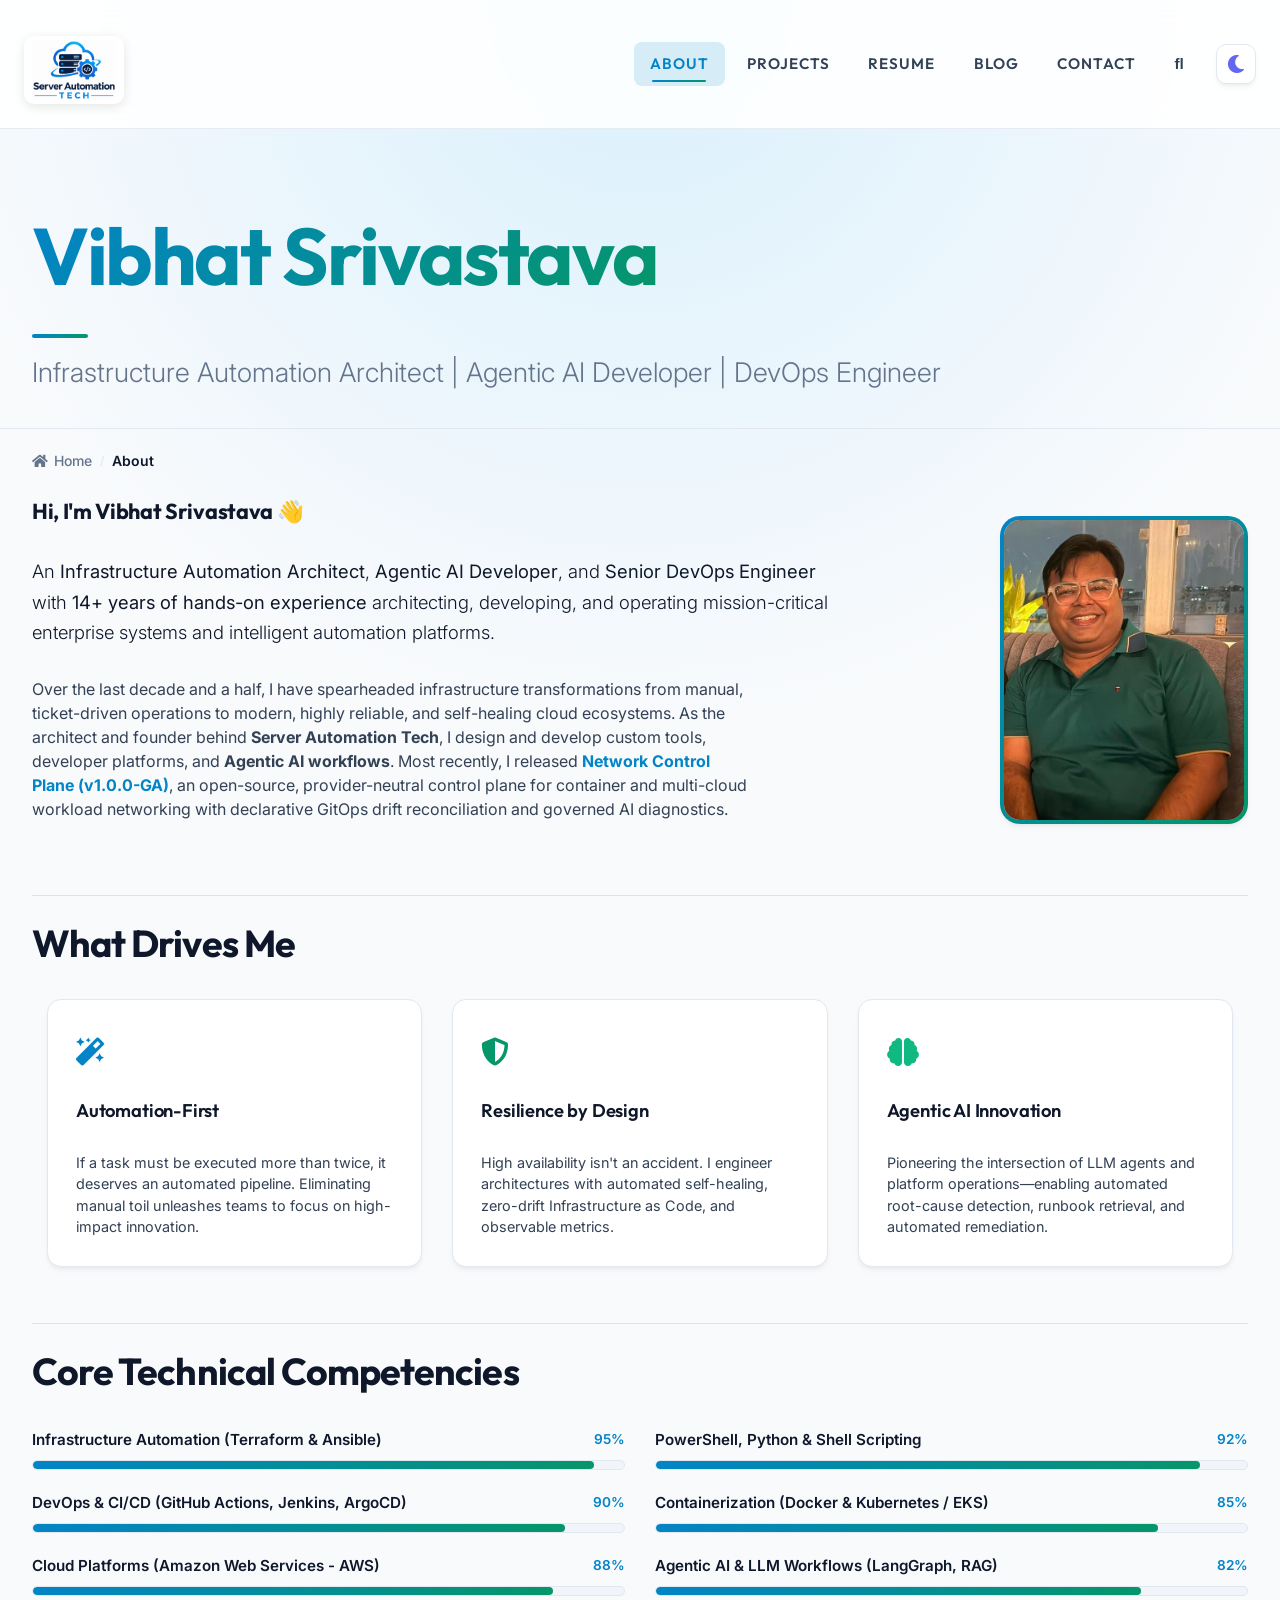
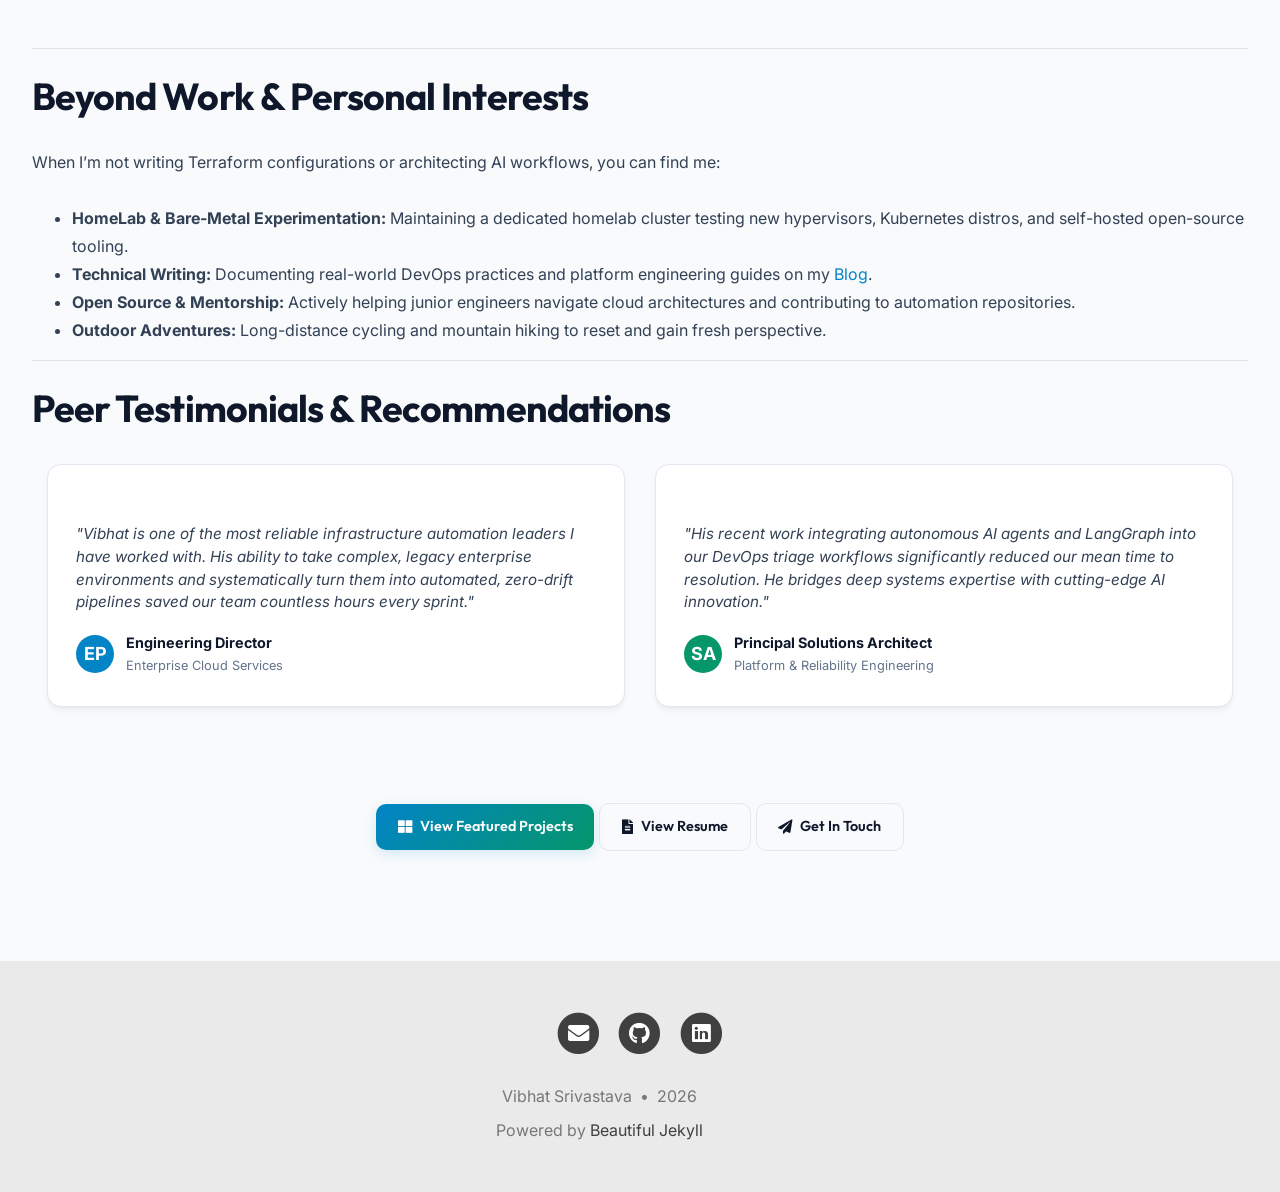
==== commit ebf5ddd2: "Deploy from Profile_Builder vibhatsrivastava/Profile_Builder@999fc8c93007b74931ad8daf74f6a3ec8955456" ====
--- a/about/index.html
+++ b/about/index.html
@@ -33,7 +33,7 @@
   <link rel="stylesheet" href="/assets/css/beautifuljekyll.css">
   
   <!-- Custom Modern Design System (with Cache Buster) -->
-  <link rel="stylesheet" href="/assets/css/main-custom.css?v=1791901987"><meta property="og:title" content="Vibhat Srivastava">
+  <link rel="stylesheet" href="/assets/css/main-custom.css?v=1793722879"><meta property="og:title" content="Vibhat Srivastava">
   <meta property="og:description" content="Infrastructure Automation Architect | Agentic AI Developer | DevOps Engineer">
 
   
@@ -234,7 +234,7 @@
       An <strong>Infrastructure Automation Architect</strong>, <strong>Agentic AI Developer</strong>, and <strong>Senior DevOps Engineer</strong> with <strong>14+ years of hands-on experience</strong> architecting, developing, and operating mission-critical enterprise systems and intelligent automation platforms.
     </p>
     <p>
-      Over the last decade and a half, I have spearheaded infrastructure transformations from manual, ticket-driven operations to modern, highly reliable, and self-healing cloud ecosystems. As the architect and founder behind <strong>Server Automation Tech</strong>, I design and develop custom tools, developer platforms, and <strong>Agentic AI workflows</strong>—engineering autonomous SRE capabilities, zero-drift GitOps pipelines, and RAG-driven incident triage systems.
+      Over the last decade and a half, I have spearheaded infrastructure transformations from manual, ticket-driven operations to modern, highly reliable, and self-healing cloud ecosystems. As the architect and founder behind <strong>Server Automation Tech</strong>, I design and develop custom tools, developer platforms, and <strong>Agentic AI workflows</strong>. Most recently, I released <a href="/projects#network-control-plane"><strong>Network Control Plane (v1.0.0-GA)</strong></a>, an open-source, provider-neutral control plane for container and multi-cloud workload networking with declarative GitOps drift reconciliation and governed AI diagnostics.
     </p>
   </div>
   <div class="col-lg-4 col-md-5 text-center text-md-right">
--- a/assets/css/main-custom.css
+++ b/assets/css/main-custom.css
@@ -525,6 +525,31 @@
   transition: transform var(--transition-smooth), box-shadow var(--transition-smooth), border-color var(--transition-smooth);
 }
 
+.project-card.flagship-card {
+  border: 1.5px solid rgba(0, 113, 227, 0.45);
+  box-shadow: 0 8px 30px rgba(0, 113, 227, 0.12);
+  position: relative;
+}
+
+[data-theme="dark"] .project-card.flagship-card {
+  border: 1.5px solid rgba(56, 189, 248, 0.4);
+  box-shadow: 0 10px 32px rgba(6, 182, 212, 0.12);
+}
+
+.flagship-badge {
+  background: var(--accent-gradient);
+  color: #ffffff !important;
+  font-weight: 700;
+  font-size: 0.75rem;
+  letter-spacing: 0.04em;
+  padding: 0.35rem 0.85rem;
+  border-radius: 9999px;
+  display: inline-flex;
+  align-items: center;
+  gap: 0.4rem;
+  box-shadow: 0 2px 8px rgba(0, 113, 227, 0.35);
+}
+
 .project-card:hover {
   transform: translateY(-5px);
   box-shadow: var(--card-shadow-hover);
